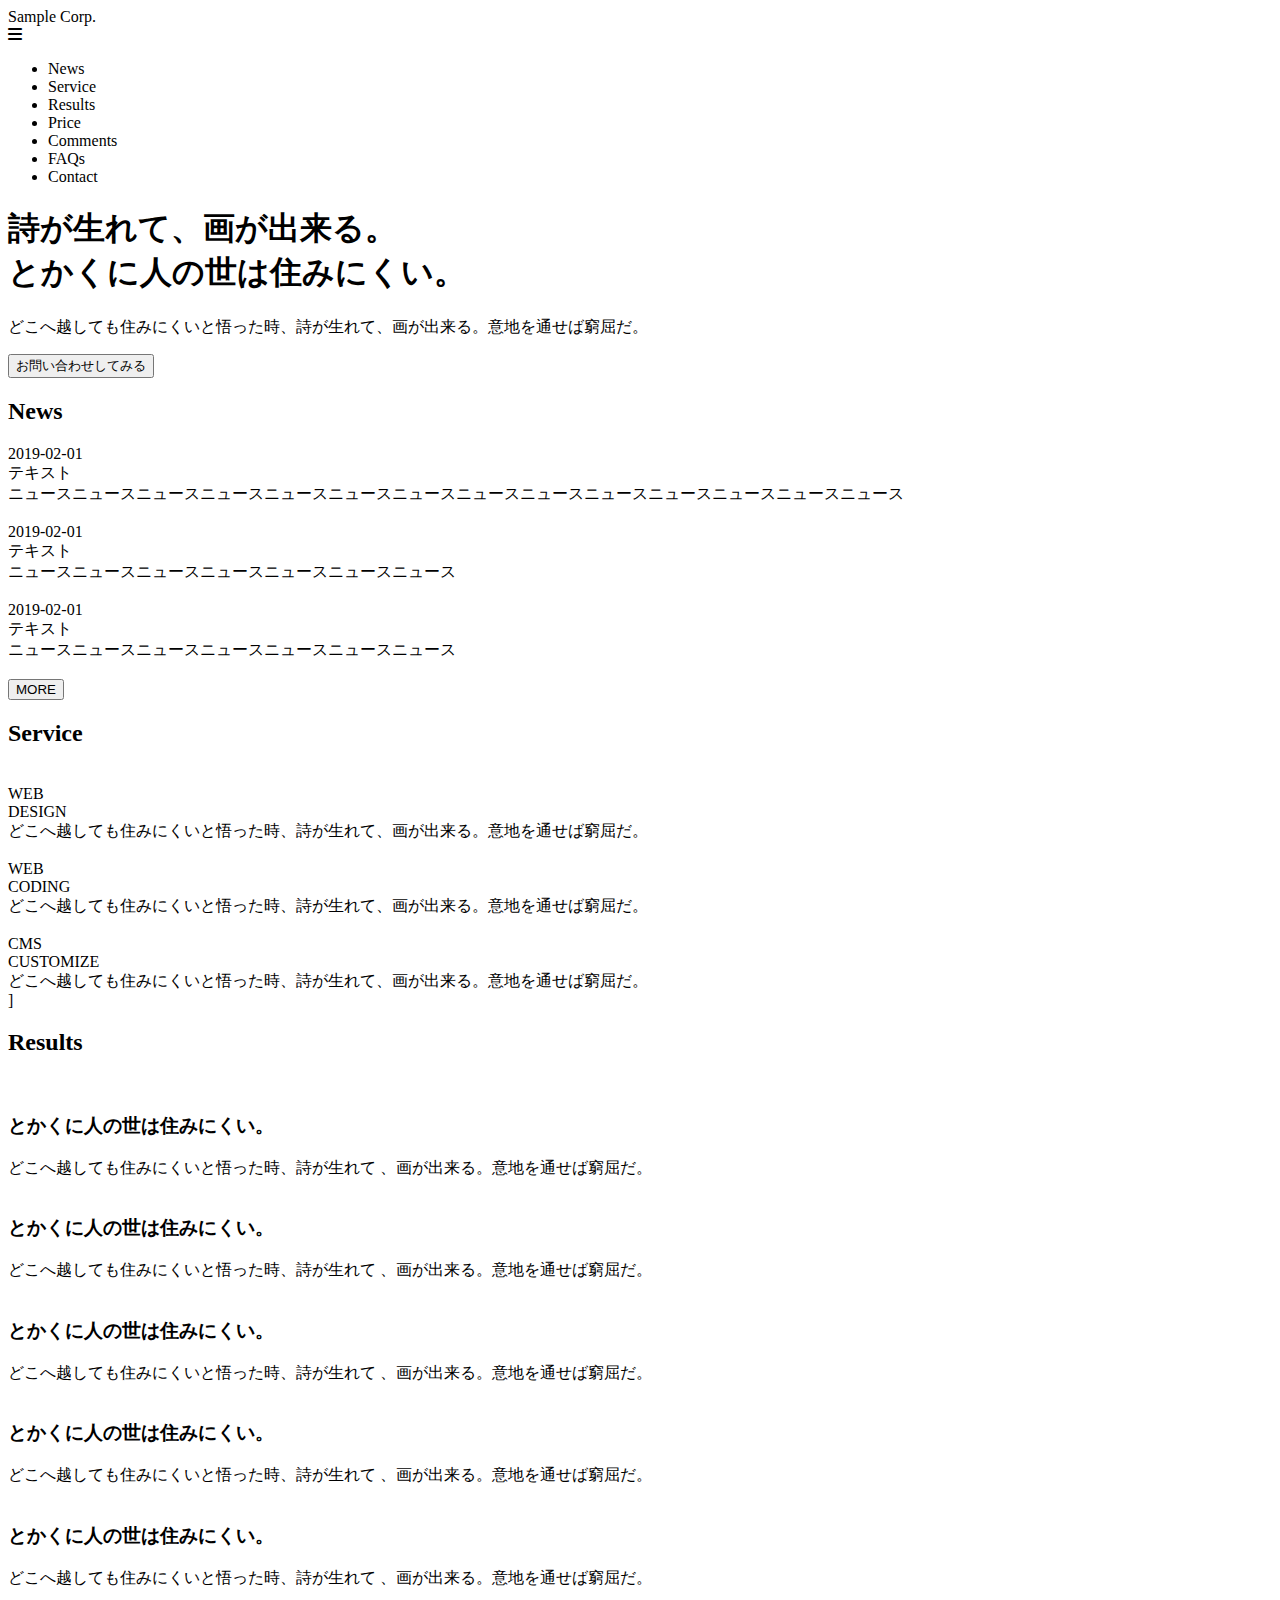
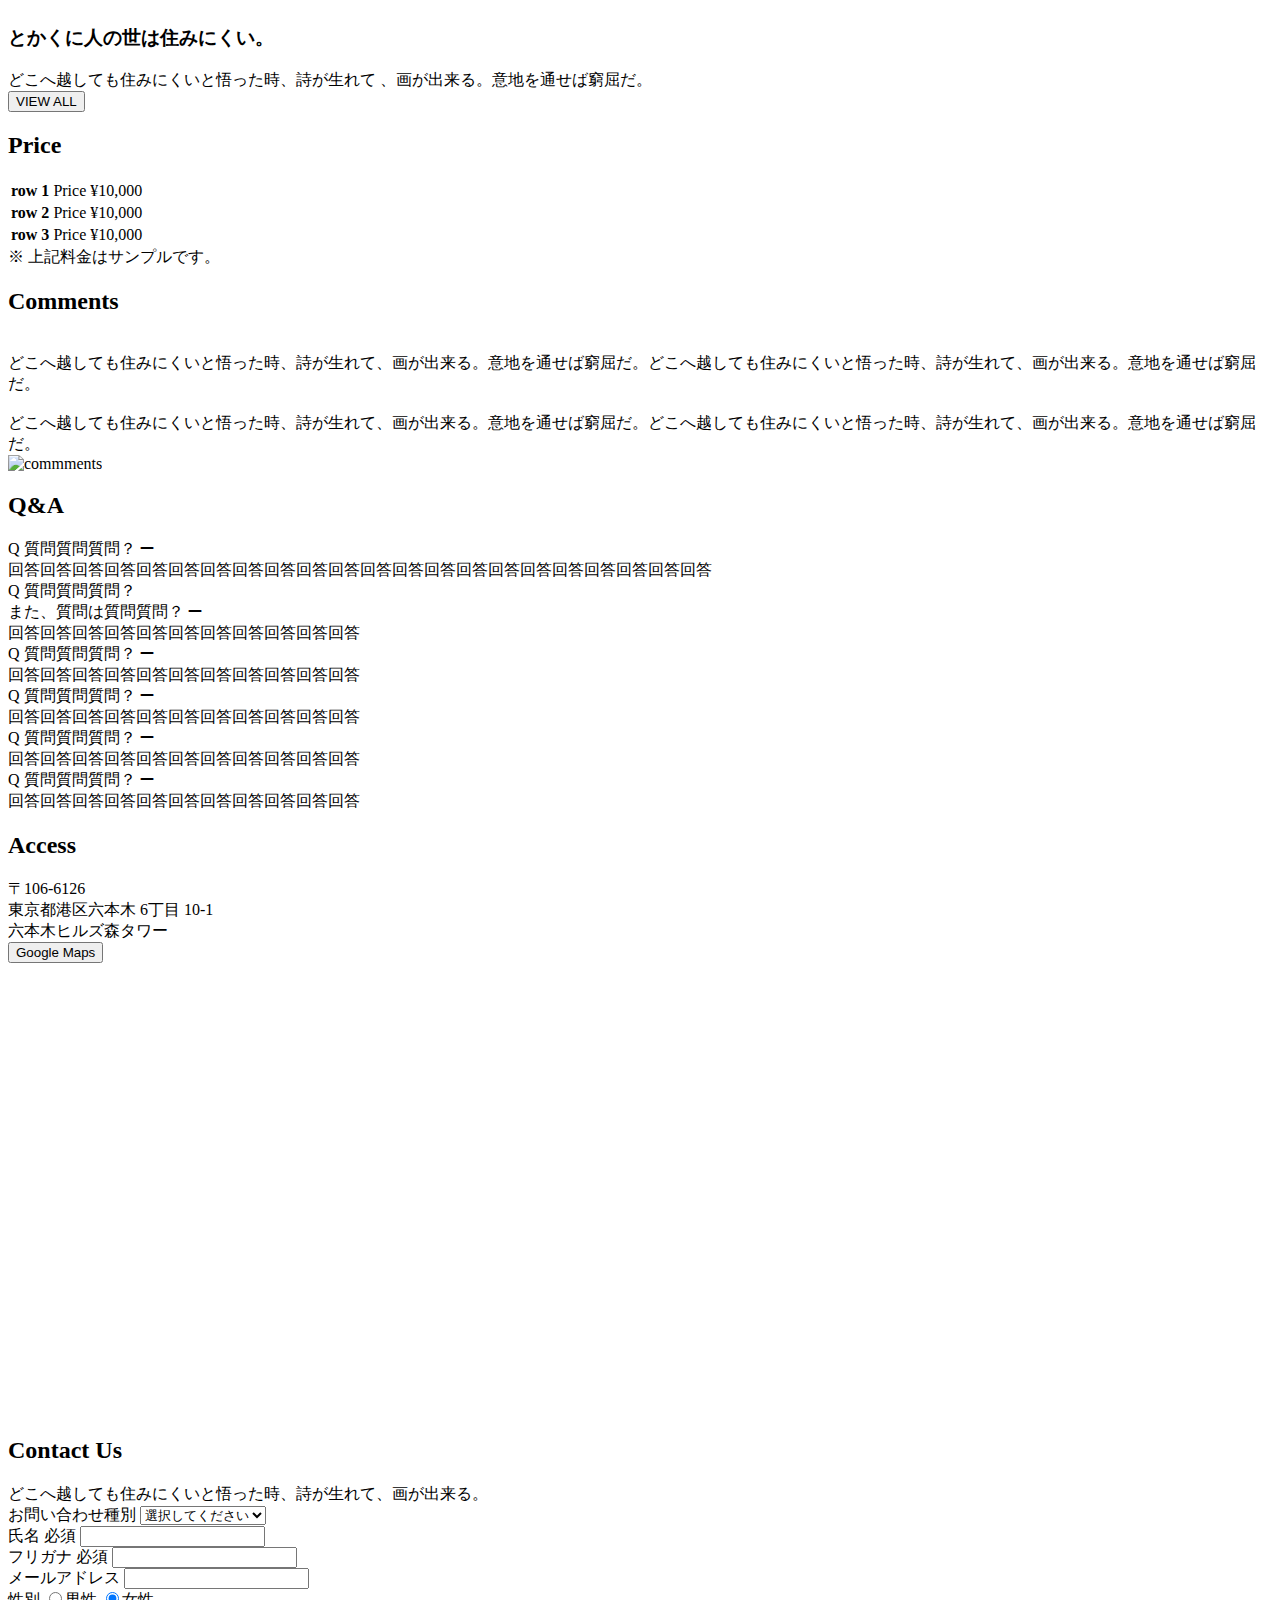
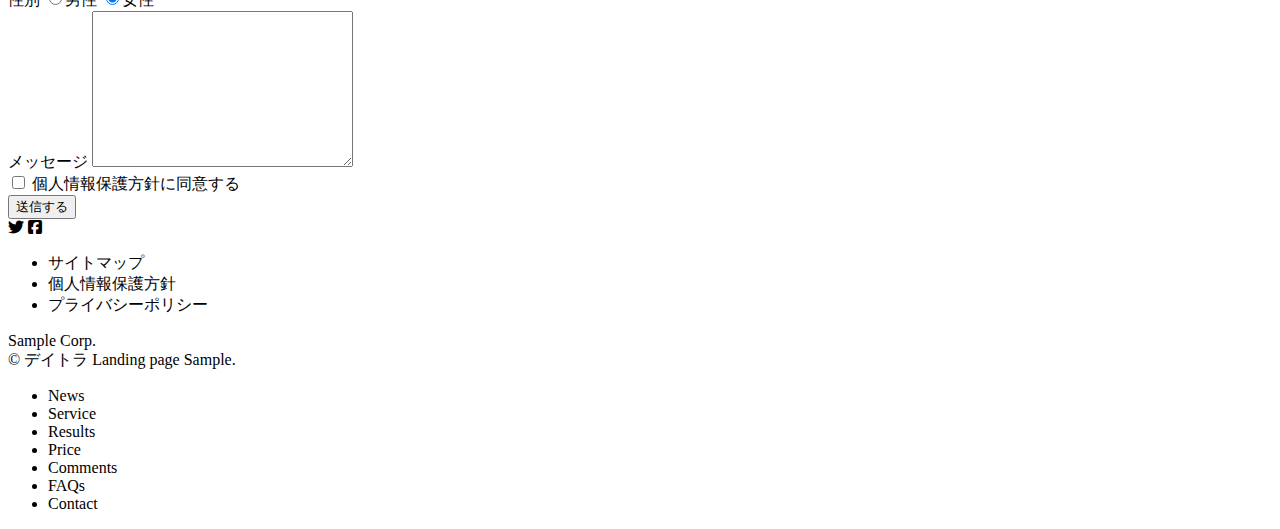
==== works/daily2/index.html @ dddc49ca "デイトラフォルダ2を作成" ====
<!DOCTYPE html>
<html lang="en">
<head>
    <meta charset="UTF-8">
    <meta http-equiv="X-UA-Compatible" content="IE=edge">
    <meta name="viewport" content="width=device-width, initial-scale=1.0">
    <link rel="stylesheet" href="css/reset.css">

    <link
    rel="stylesheet"
    href="css/swiper.css"
    />
    <link rel="stylesheet" href="https://cdnjs.cloudflare.com/ajax/libs/font-awesome/6.1.1/css/all.min.css">
    <link rel="stylesheet" href="css/style.css">

    <script src="js/swiper.js"></script>
    <script src="js/jquery.js"></script>
    <script src="js/script.js"></script>
    <title>Document</title>
    
</head>
<body>
    <header>
        <div class="header-title">
            Sample Corp.
        </div>
        <div class="header-hamburger">
            <i class="fa-solid fa-bars"></i>
        </div>
        <ul class="header-menu">
            <li class="header-menu-item link-nav">News</li>
            <li class="header-menu-item link-nav">Service</li>
            <li class="header-menu-item link-nav">Results</li>
            <li class="header-menu-item link-nav">Price</li>
            <li class="header-menu-item link-nav">Comments</li>
            <li class="header-menu-item link-nav">FAQs</li>
            <li class="header-menu-item link-nav">Contact</li>
        </ul>
    </header>

    <section class="section-top">
        <div class="section-container">
            <div class="top-box">
                <h1 class="top-title">
                    詩が生れて、画が出来る。<br>
                    とかくに人の世は住みにくい。
                </h1>
                <p class="top-text">
                    どこへ越しても住みにくいと悟った時、詩が生れて、画が出来る。意地を通せば窮屈だ。
                </p>
                <div class="top-button-wrapper">
                    <button class="button-conversion">
                        お問い合わせしてみる
                    </button>
                </div>
            </div>
        </div>
    </section>

    <section class="section-news">
        <div class="section-container">
            <h2 class="section-title">News</h2>
            <div class="news-container">
                <div class="news-item">
                    <span class="news-item-wrapper">
                        <div class="news-item-date">2019-02-01</div>
                        <div class="news-item-tag">テキスト</div>
                        <div class="news-item-text">ニュースニュースニュースニュースニュースニュースニュースニュースニュースニュースニュースニュースニュースニュース</div>
                        <img class="news-item-arrow" src='./img/news-arrow.svg' alt="">
                    </span>
                </div>
                <div class="news-item">
                    <span class="news-item-wrapper">
                        <div class="news-item-date">2019-02-01</div>
                        <div class="news-item-tag">テキスト</div>
                        <div class="news-item-text">ニュースニュースニュースニュースニュースニュースニュース</div>
                        <img class="news-item-arrow" src='./img/news-arrow.svg' alt="">
                    </span>
                </div>
                <div class="news-item">
                    <span class="news-item-wrapper">
                        <div class="news-item-date">2019-02-01</div>
                        <div class="news-item-tag">テキスト</div>
                        <div class="news-item-text">ニュースニュースニュースニュースニュースニュースニュース</div>
                        <img class="news-item-arrow" src='./img/news-arrow.svg' alt="">
                    </span>
                </div>
            </div>
            <button class="button-normal button-white">
                MORE
            </button>
        </div>
    </section>

    <section class="section-service">
        <div class="section-container">
            <h2 class="section-title">Service</h2>
            <div class="service-container">

                <div class="service-item">
                    <div class="service-item-icon-wrapper">
                        <img class="service-item-icon" src='img/service1.svg' alt="">
                    </div>
                    <div class="service-item-title">
                        WEB <br/>
                        DESIGN
                    </div>
                    <div class="service-item-text">
                        どこへ越しても住みにくいと悟った時、詩が生れて、画が出来る。意地を通せば窮屈だ。
                    </div>
                </div>

                <div class="service-item">
                    <div class="service-item-icon-wrapper">
                        <img class="service-item-icon" src='img/service2.svg' alt="">
                    </div>
                    <div class="service-item-title">
                        WEB <br/>
                        CODING
                    </div>
                    <div class="service-item-text">
                        どこへ越しても住みにくいと悟った時、詩が生れて、画が出来る。意地を通せば窮屈だ。
                    </div>
                </div>
                
                <div class="service-item">
                    <div class="service-item-icon-wrapper">
                        <img class="service-item-icon" src='img/service3.svg' alt="">
                    </div>
                    <div class="service-item-title">
                        CMS <br/>
                        CUSTOMIZE
                    </div>
                    <div class="service-item-text">
                        どこへ越しても住みにくいと悟った時、詩が生れて、画が出来る。意地を通せば窮屈だ。
                    </div>
                </div>

            </div>
        </div>
    </section>

    <section class="section-results">
        <div class="section-container">]
            <h2 class="section-title">Results</h2>
            
            <div class="swiper">
                <!-- Additional required wrapper -->
                <div class="swiper-wrapper">
                    <!-- Slides -->
                    <div class="swiper-slide">
                        <img src="img/slide1.png" alt="">
                        <div class="slide-item-box">
                            <h3 class="slide-item-title">とかくに人の世は住みにくい。</h3>
                            <div class="slide-item-text">どこへ越しても住みにくいと悟った時、詩が生れて 、画が出来る。意地を通せば窮屈だ。</div>
                        </div>
                    </div>

                    <div class="swiper-slide">
                        <img src="img/slide1.png" alt="">
                        <div class="slide-item-box">
                            <h3 class="slide-item-title">とかくに人の世は住みにくい。</h3>
                            <div class="slide-item-text">どこへ越しても住みにくいと悟った時、詩が生れて 、画が出来る。意地を通せば窮屈だ。</div>
                        </div>
                    </div>
                    
                    <div class="swiper-slide">
                        <img src="img/slide1.png" alt="">
                        <div class="slide-item-box">
                            <h3 class="slide-item-title">とかくに人の世は住みにくい。</h3>
                            <div class="slide-item-text">どこへ越しても住みにくいと悟った時、詩が生れて 、画が出来る。意地を通せば窮屈だ。</div>
                        </div>
                    </div>

                    <div class="swiper-slide">
                        <img src="img/slide1.png" alt="">
                        <div class="slide-item-box">
                            <h3 class="slide-item-title">とかくに人の世は住みにくい。</h3>
                            <div class="slide-item-text">どこへ越しても住みにくいと悟った時、詩が生れて 、画が出来る。意地を通せば窮屈だ。</div>
                        </div>
                    </div>

                    <div class="swiper-slide">
                        <img src="img/slide1.png" alt="">
                        <div class="slide-item-box">
                            <h3 class="slide-item-title">とかくに人の世は住みにくい。</h3>
                            <div class="slide-item-text">どこへ越しても住みにくいと悟った時、詩が生れて 、画が出来る。意地を通せば窮屈だ。</div>
                        </div>
                    </div>

                    <div class="swiper-slide">
                        <img src="img/slide1.png" alt="">
                        <div class="slide-item-box">
                            <h3 class="slide-item-title">とかくに人の世は住みにくい。</h3>
                            <div class="slide-item-text">どこへ越しても住みにくいと悟った時、詩が生れて 、画が出来る。意地を通せば窮屈だ。</div>
                        </div>
                    </div>
                </div>

                <!-- If we need pagination -->
                <div class="swiper-pagination"></div>
            </div>


            <button class="button-normal button-black">
                VIEW ALL
            </button>
        </div>
    </section>

    <section class="section-price">
        <h2 class="section-title">Price</h2>
        <table class="price-table">
            <tr>
                <th>row 1</th>
                <td>Price ¥10,000</td>
            </tr>
            <tr>
                <th>row 2</th>
                <td>Price ¥10,000</td>
            </tr>
            <tr>
                <th>row 3</th>
                <td>Price ¥10,000</td>
            </tr>
        </table>
        <div class="price-note">※ 上記料金はサンプルです。</div>
    </section>

    <section class="section-comments">
        <div class="section-container">
            <div class="comments-box">
                <h2 class="section-title">Comments</h2>
                <div class="comments-container">
                    <div class="comments-item">
                        <img class="comments-item-icon" src="img/comments1.png" alt="">
                        <div class="comments-item-text">
                            どこへ越しても住みにくいと悟った時、詩が生れて、画が出来る。意地を通せば窮屈だ。どこへ越しても住みにくいと悟った時、詩が生れて、画が出来る。意地を通せば窮屈だ。
                        </div>
                    </div>
                    <div class="comments-item">
                        <img class="comments-item-icon" src="img/comments2.png" alt="">
                        <div class="comments-item-text">
                            どこへ越しても住みにくいと悟った時、詩が生れて、画が出来る。意地を通せば窮屈だ。どこへ越しても住みにくいと悟った時、詩が生れて、画が出来る。意地を通せば窮屈だ。
                        </div>
                    </div>
                </div>
            </div>
            <img class="comments-image" src="img/comments3.png" alt="commments">
        </div>
    </section>

    <section class="section-qa">
        <div class="section-container">
            <h2 class="section-title">Q&A</h2>
            <div class="qa-container">                        
                <div class="qa-item qa-open">
                    <div class="qa-item-question">
                        <span class="qa-item-q">Q</span>
                        <span class="qa-item-question-text">
                            質問質問質問？
                        </span>
                        <i class="qa-item-draw fa-solid fa-minus"></i>
                    </div>
                    <div class="qa-item-answer">
                        回答回答回答回答回答回答回答回答回答回答回答回答回答回答回答回答回答回答回答回答回答回答
                    </div>
                </div>
                <div class="qa-item qa-open">
                    <div class="qa-item-question">
                        <span class="qa-item-q">Q</span>
                        <span class="qa-item-question-text">
                            質問質問質問？<br/>
                            また、質問は質問質問？
                        </span>
                        <i class="qa-item-draw fa-solid fa-minus"></i>
                    </div>
                    <div class="qa-item-answer">
                        回答回答回答回答回答回答回答回答回答回答回答
                    </div>
                </div>
                <div class="qa-item qa-close">
                    <div class="qa-item-question">
                        <span class="qa-item-q">Q</span>
                        <span class="qa-item-question-text">
                            質問質問質問？
                        </span>
                        <i class="qa-item-draw fa-solid fa-minus"></i>
                    </div>
                    <div class="qa-item-answer">
                        回答回答回答回答回答回答回答回答回答回答回答
                    </div>
                </div>
                <div class="qa-item qa-close">
                    <div class="qa-item-question">
                        <span class="qa-item-q">Q</span>
                        <span class="qa-item-question-text">
                            質問質問質問？
                        </span>
                        <i class="qa-item-draw fa-solid fa-minus"></i>
                    </div>
                    <div class="qa-item-answer">
                        回答回答回答回答回答回答回答回答回答回答回答
                    </div>
                </div>
                <div class="qa-item qa-close">
                    <div class="qa-item-question">
                        <span class="qa-item-q">Q</span>
                        <span class="qa-item-question-text">
                            質問質問質問？
                        </span>
                        <i class="qa-item-draw fa-solid fa-minus"></i>
                    </div>
                    <div class="qa-item-answer">
                        回答回答回答回答回答回答回答回答回答回答回答
                    </div>
                </div>
                <div class="qa-item qa-close">
                    <div class="qa-item-question">
                        <span class="qa-item-q">Q</span>
                        <span class="qa-item-question-text">
                            質問質問質問？
                        </span>
                        <i class="qa-item-draw fa-solid fa-minus"></i>
                    </div>
                    <div class="qa-item-answer">
                        回答回答回答回答回答回答回答回答回答回答回答
                    </div>
                </div>
            </div>
        </div>
    </section>

    <section class="section-access">
        <div class="section-container ">
            <div class="access-left">
                <h2 class="section-title">Access</h2>
                <div class="access-text">
                    〒106-6126<br/>
                    東京都港区六本木 6丁目 10-1<br/>
                    六本木ヒルズ森タワー
                </div>
                <button class="button-normal button-black">
                    Google Maps
                </button>
            </div>
            <div class="access-right">
                <iframe src="https://www.google.com/maps/embed?pb=!1m14!1m8!1m3!1d25934.443966069648!2d139.6702617!3d35.6571635!3m2!1i1024!2i768!4f13.1!3m3!1m2!1s0x60188b5334b810a5%3A0xf3ad7394ee54630d!2z44Kw44O844Kw44Or5ZCI5ZCM5Lya56S-!5e0!3m2!1sja!2sjp!4v1653988988898!5m2!1sja!2sjp" width="600" height="450" style="border:0;" 
                allowfullscreen="" loading="lazy" referrerpolicy="no-referrer-when-downgrade"
                width="100%" height="520" >
                </iframe>
            </div>
        </div>
    </section>

    <section class="section-contact">
        <div class="section-container">
            <div class="form-title-box">
                <h2 class="section-title">Contact Us</h2>
                <div>
                    どこへ越しても住みにくいと悟った時、詩が生れて、画が出来る。
                </div>
            </div>
            <form class="contact-form" action="">
                <div class="form-item">
                    <label for="" class="form-item-label">お問い合わせ種別</label>
                    <select class="form-item-input-select" name="" id="">
                        <option value="" disabled selected style="display:none;">選択してください</option>
                        <option value="">種別1</option>
                        <option value="">種別2</option>
                    </select>
                </div>
                <div class="form-item">
                    <label for="" class="form-item-label">
                        氏名
                        <span class="form-mandatory">必須</span>
                    </label>
                    <span class="form-item-input-wrap" ><input type="text" class="form-item-input" name="" id=""></span>
                </div>
                <div class="form-item">
                    <label for="" class="form-item-label">
                        フリガナ
                        <span class="form-mandatory">必須</span>
                    </label>
                    <span class="form-item-input-wrap" ><input type="text" class="form-item-input" name="" id=""></span>
                </div>
                <div class="form-item">
                    <label for="" class="form-item-label">メールアドレス</label>
                    <span class="form-item-input-wrap" ><input type="text" class="form-item-input" name="" id=""></span>
                </div>
                <div class="form-item-radio">
                    <label for="" class="form-item-label">性別</label>
                    <input type="radio" name="example" value="サンプル">男性
                    <input type="radio" name="example" value="サンプル" checked>女性
                </div>
                <div class="form-item-message">
                    <label for="" class="form-item-label">メッセージ</label>
                    <textarea class="form-item-textarea" cols="30" rows="10"></textarea>
                </div>
                <div class="form-privacy">
                    <input type="checkbox" name="" id="">
                    <label for="" class="form-privacy-label">
                        個人情報保護方針に同意する
                    </label>
                </div>
                <input class="button-conversion" type="submit" value="送信する">
            </form>
        </div>
    </section>

    <footer>
        <div class="footer-container clearfix">
            <div class="footer-left">
                <div class="footer-icons-container">
                    <i class="fa-brands fa-twitter"></i>
                    <i class="fa-brands fa-facebook-square"></i>
                </div>
                <ul class="footer-list">
                    <li class="footer-list-item">サイトマップ</li>
                    <li class="footer-list-item">個人情報保護方針</li>
                    <li class="footer-list-item">プライバシーポリシー</li>
                </ul>
            </div>
            <div class="footer-right">
                <div class="footer-title">
                    Sample Corp.
                </div>
                <div class="footer-copyright">
                    © デイトラ Landing page Sample.
                </div>
            </div>
        </div>
    </footer>

    <!-- モーダル -->
    <ul class="modal-menu">
        <li class="header-menu-item link-nav">News</li>
        <li class="header-menu-item link-nav">Service</li>
        <li class="header-menu-item link-nav">Results</li>
        <li class="header-menu-item link-nav">Price</li>
        <li class="header-menu-item link-nav">Comments</li>
        <li class="header-menu-item link-nav">FAQs</li>
        <li class="header-menu-item link-nav">Contact</li>
    </ul>

    
</body>
</html>
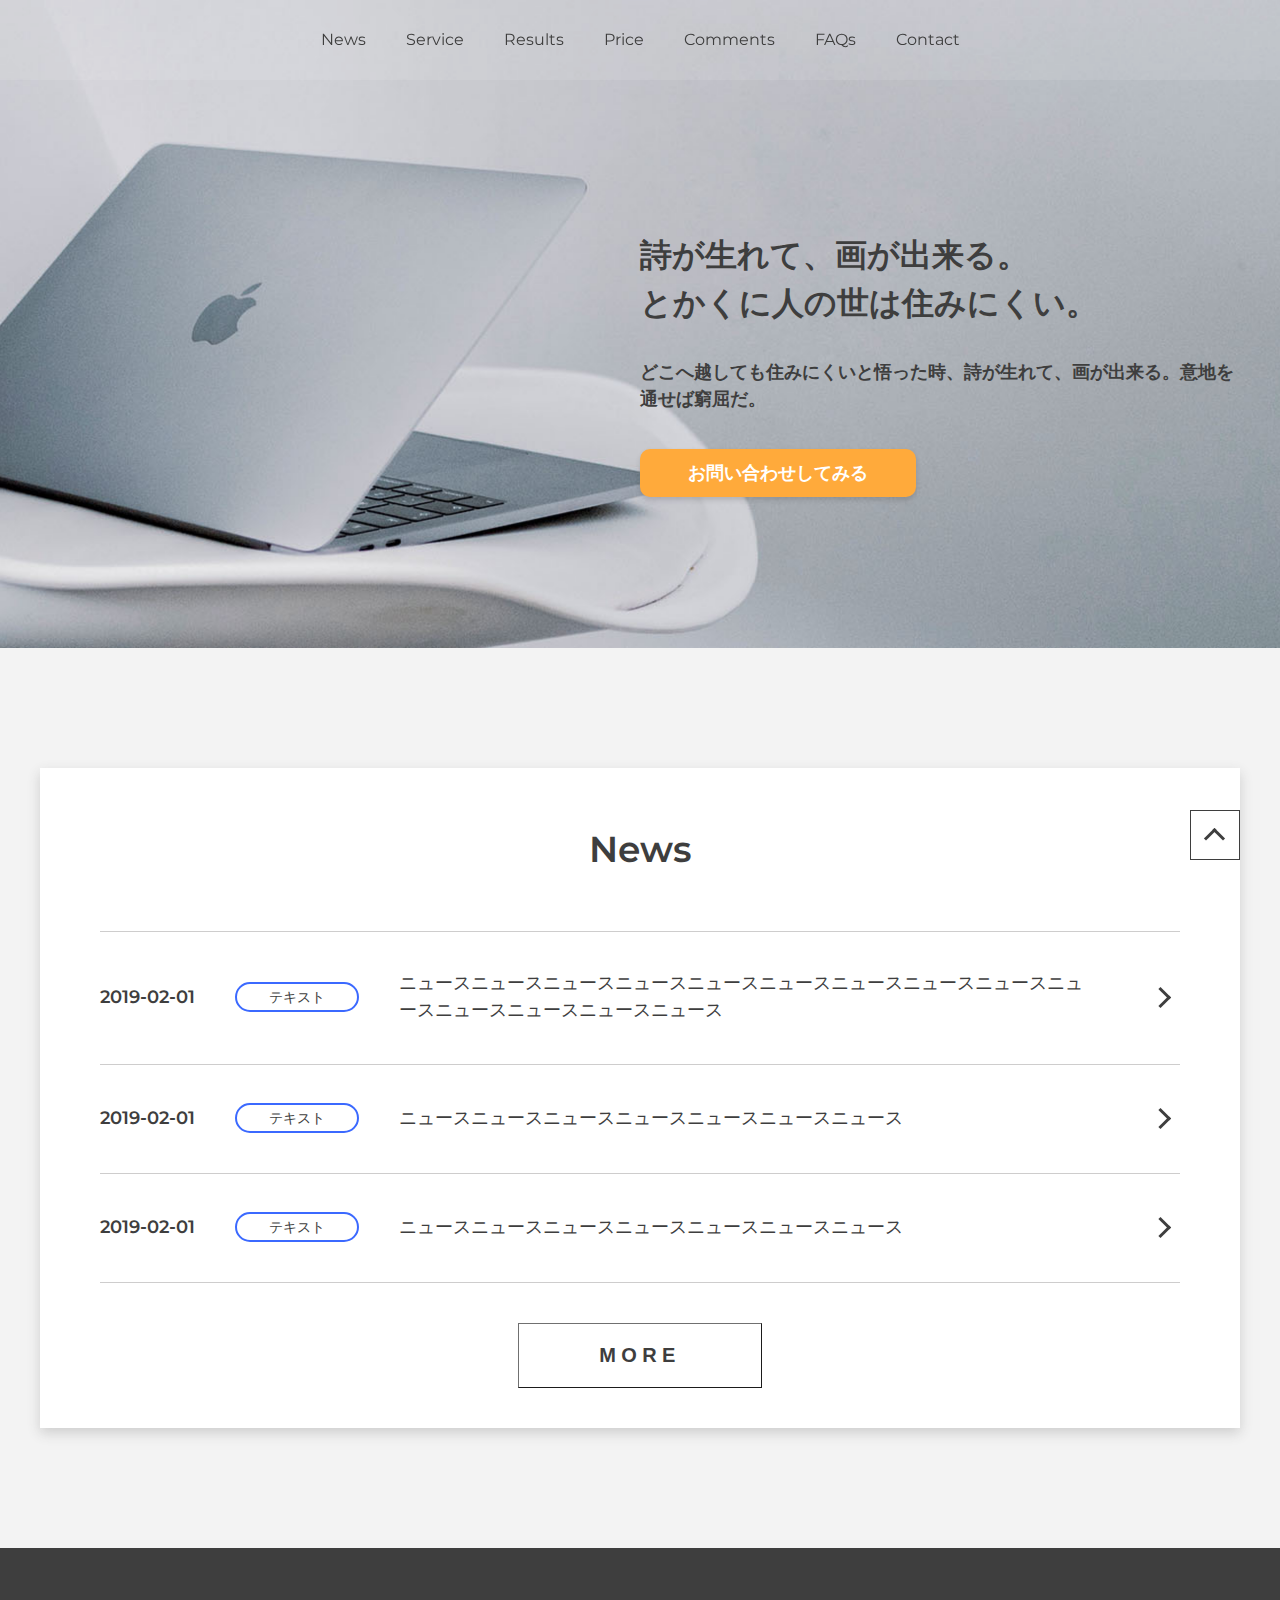
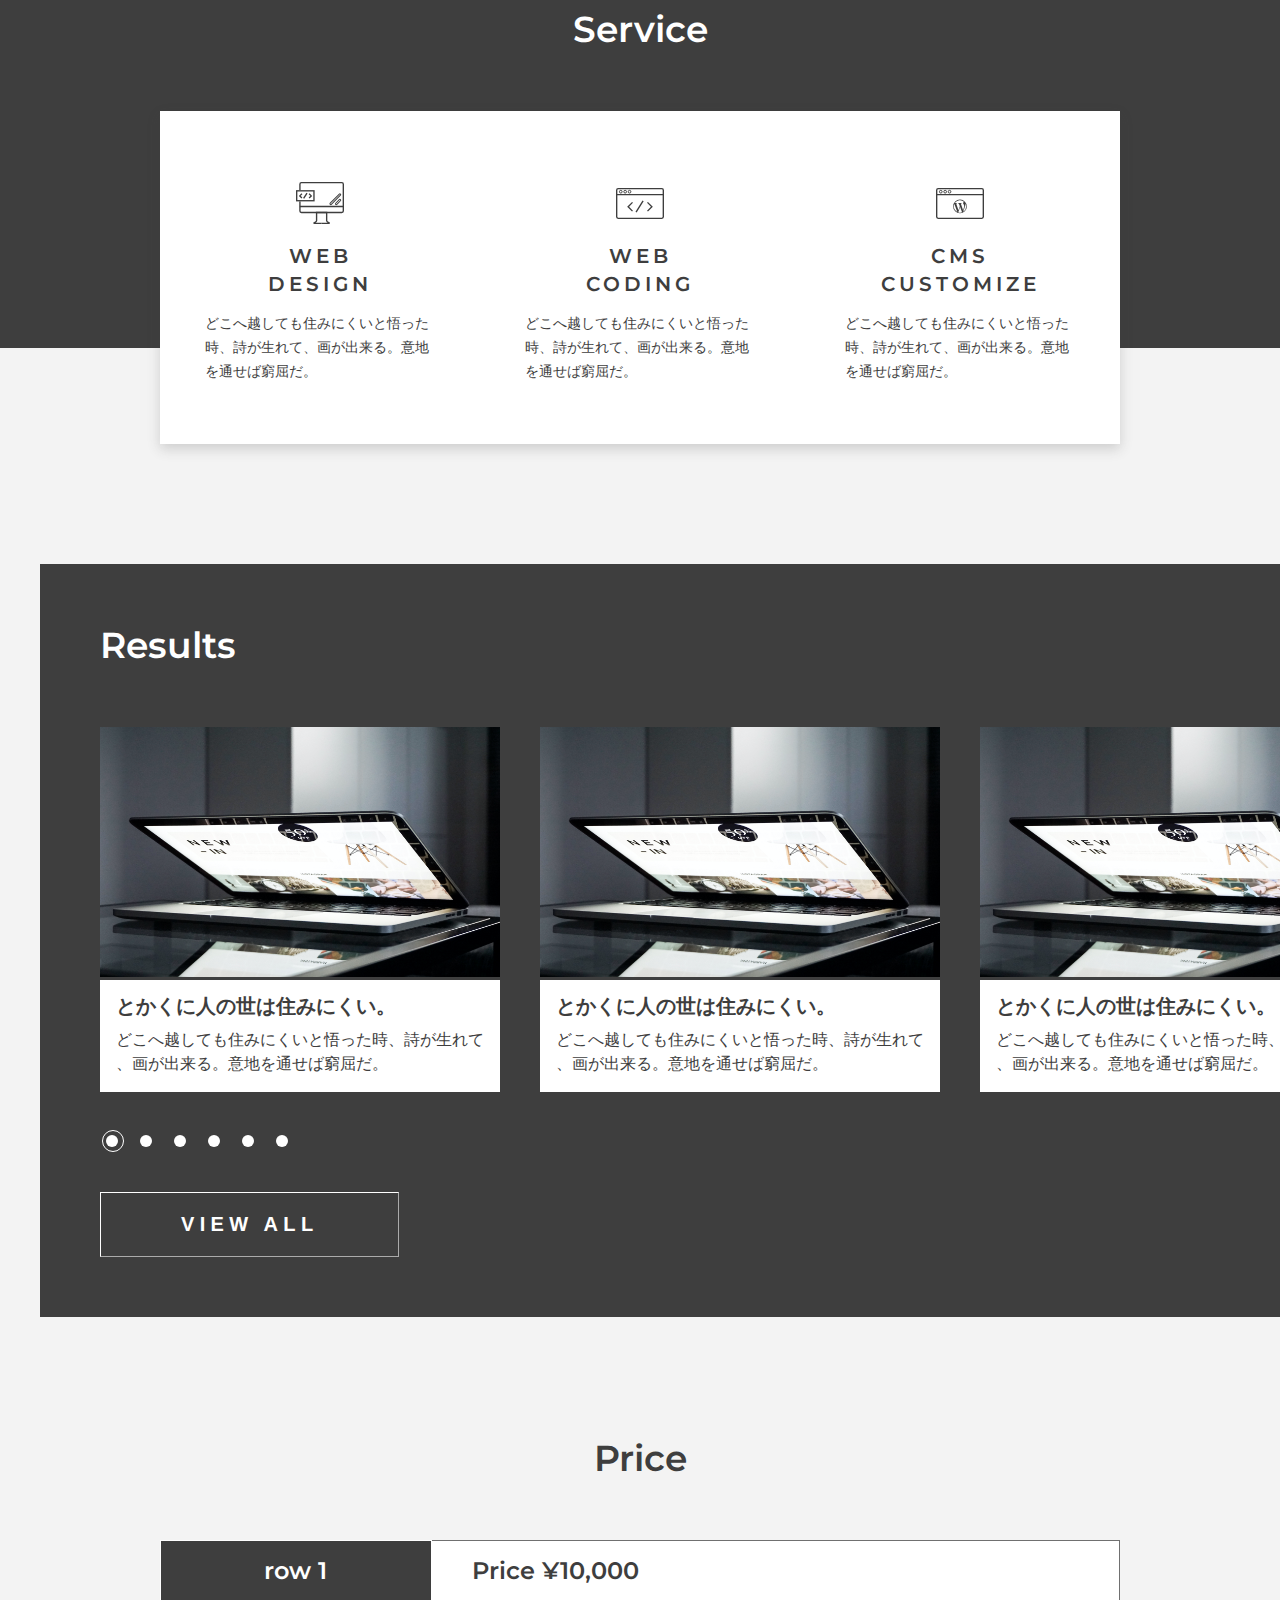
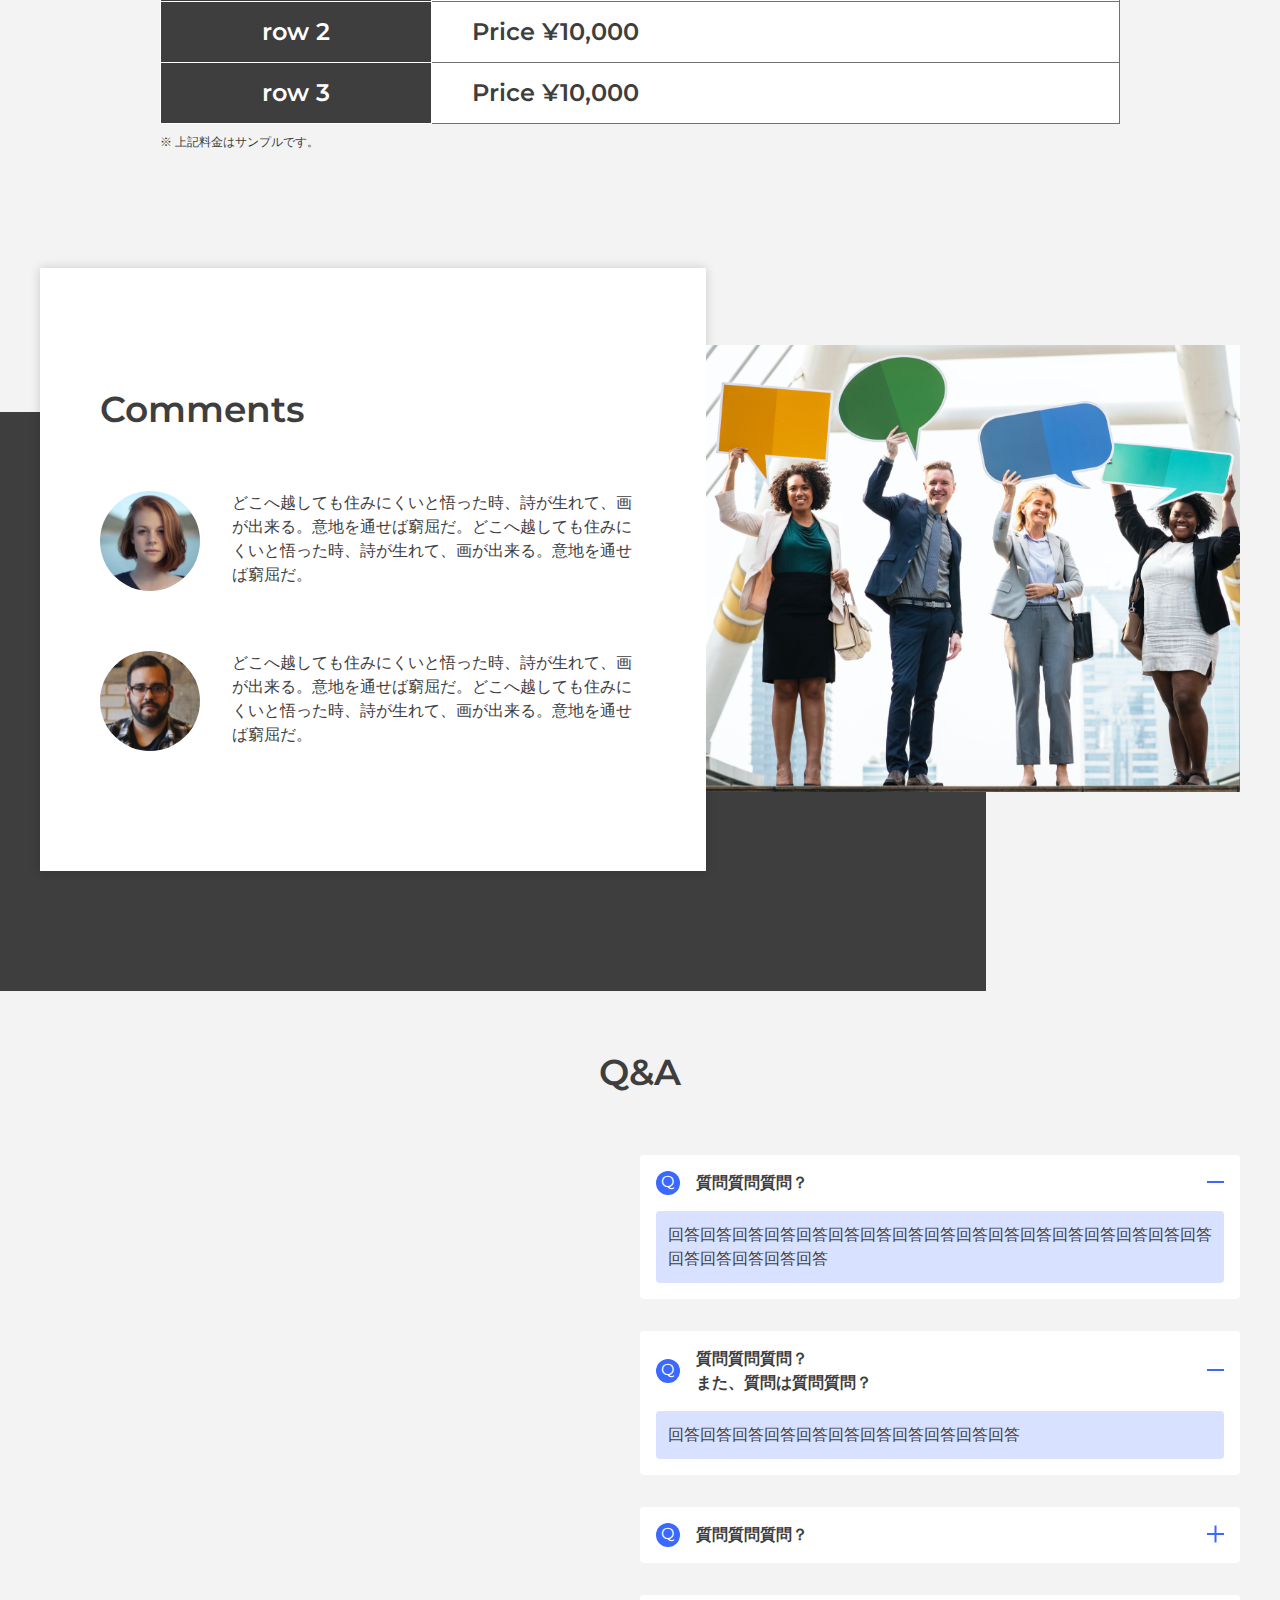
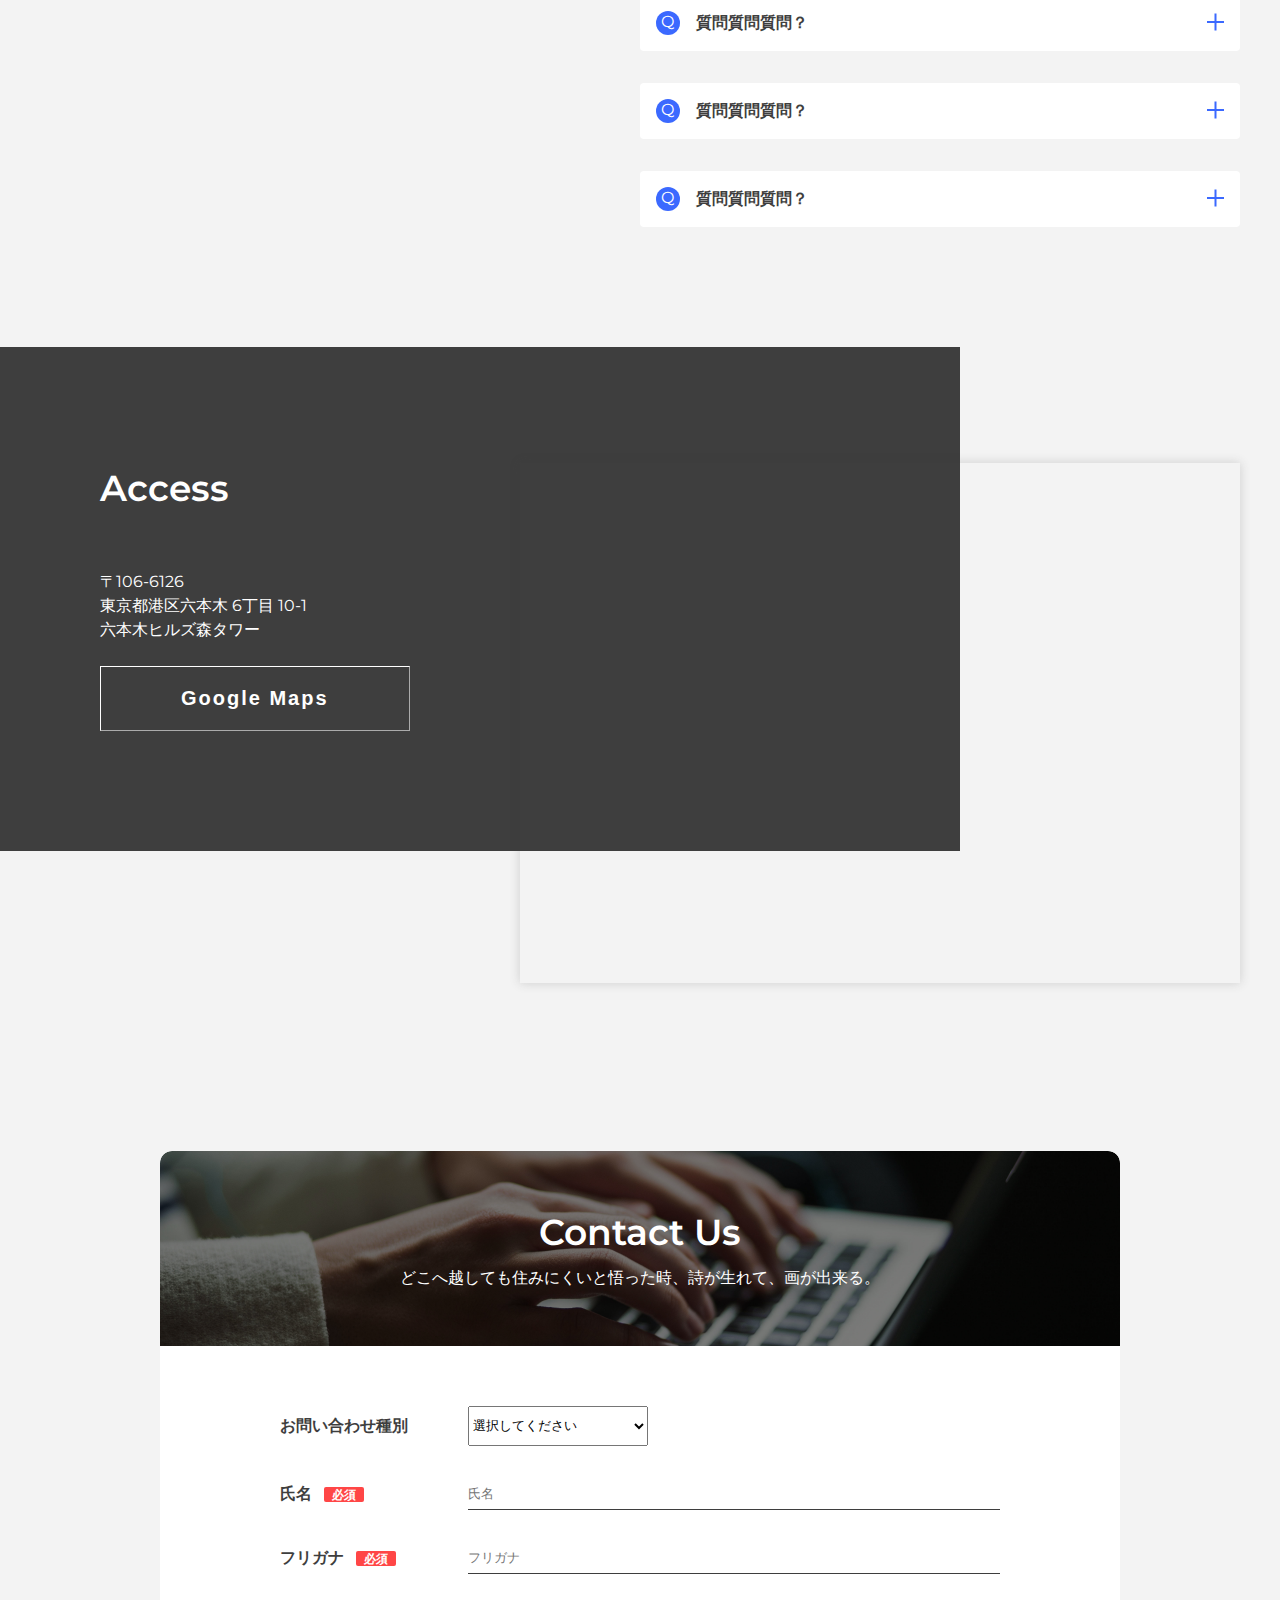
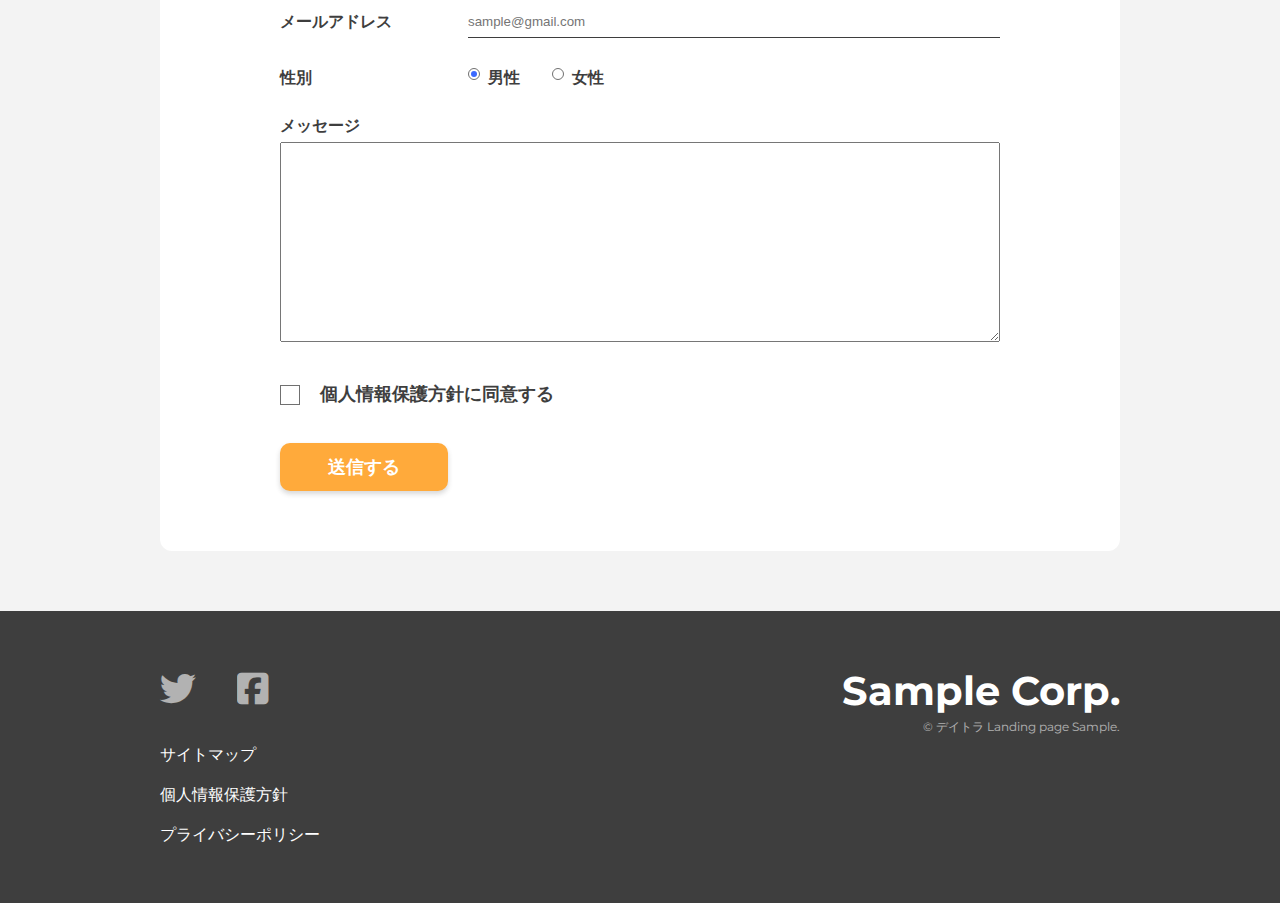
==== commit 2a9449a1: "HTMLの更新" ====
--- a/works/daily2/index.html
+++ b/works/daily2/index.html
@@ -10,7 +10,7 @@
     rel="stylesheet"
     href="css/swiper.css"
     />
-    <link rel="stylesheet" href="https://cdnjs.cloudflare.com/ajax/libs/font-awesome/6.1.1/css/all.min.css">
+    <link rel="stylesheet" href="https://cdnjs.cloudflare.com/ajax/libs/font-awesome/6.1.2/css/all.min.css">
     <link rel="stylesheet" href="css/style.css">
 
     <script src="js/swiper.js"></script>
@@ -19,430 +19,448 @@
     <title>Document</title>
     
 </head>
-<body>
-    <header>
-        <div class="header-title">
-            Sample Corp.
+    <body>
+
+        <header>
+            <ul class="header-menu">
+                <li><a href="#link-news">News</a></li>
+                <li><a href="#link-service">Service</a></li>
+                <li><a href="#link-results">Results</a></li>
+                <li><a href="#link-price">Price</a></li>
+                <li><a href="#link-comments">Comments</a></li>
+                <li><a href="#link-faqs">FAQs</a></li>
+                <li><a href="#link-contact">Contact</a></li>
+            </ul>
+            <div class="header-sp" >
+                <div class="header-logo" >
+                    Sample Corp.
+                </div>
+                <div class="header-bars" >
+                    <i class="fa-solid fa-bars"></i>
+                </div>
+            </div>
+        </header>
+
+        <a class="to-top" href="#" >
+            <div></div>
+        </a>
+
+        <div class="modal close">
+            <div class="modal-cancel" ></div>
+            <div class="modal-menu-wrapper">
+                <ul class="modal-menu">
+                    <li><a href="#link-news">News</a></li>
+                    <li><a href="#link-service">Service</a></li>
+                    <li><a href="#link-results">Results</a></li>
+                    <li><a href="#link-price">Price</a></li>
+                    <li><a href="#link-comments">Comments</a></li>
+                    <li><a href="#link-faqs">FAQs</a></li>
+                    <li><a href="#link-contact">Contact</a></li>
+                </ul>
+            </div>
         </div>
-        <div class="header-hamburger">
-            <i class="fa-solid fa-bars"></i>
-        </div>
-        <ul class="header-menu">
-            <li class="header-menu-item link-nav">News</li>
-            <li class="header-menu-item link-nav">Service</li>
-            <li class="header-menu-item link-nav">Results</li>
-            <li class="header-menu-item link-nav">Price</li>
-            <li class="header-menu-item link-nav">Comments</li>
-            <li class="header-menu-item link-nav">FAQs</li>
-            <li class="header-menu-item link-nav">Contact</li>
-        </ul>
-    </header>
-
-    <section class="section-top">
-        <div class="section-container">
-            <div class="top-box">
-                <h1 class="top-title">
-                    詩が生れて、画が出来る。<br>
-                    とかくに人の世は住みにくい。
-                </h1>
-                <p class="top-text">
-                    どこへ越しても住みにくいと悟った時、詩が生れて、画が出来る。意地を通せば窮屈だ。
-                </p>
-                <div class="top-button-wrapper">
-                    <button class="button-conversion">
-                        お問い合わせしてみる
-                    </button>
-                </div>
-            </div>
-        </div>
-    </section>
-
-    <section class="section-news">
-        <div class="section-container">
-            <h2 class="section-title">News</h2>
-            <div class="news-container">
-                <div class="news-item">
-                    <span class="news-item-wrapper">
+
+        <section id="link-top" class="section-top">
+            <div class="section-container">
+
+                <div class="top-box">
+                    <div class="top-title">
+                        詩が生れて、画が出来る。<br>
+                        とかくに人の世は住みにくい。
+                    </div>
+                    <div class="top-text">
+                        どこへ越しても住みにくいと悟った時、詩が生れて、画が出来る。意地を通せば窮屈だ。
+                    </div>
+                    <div class="top-button-wrapper">
+                        <button class="button-conversion">
+                            お問い合わせしてみる
+                        </button>
+                    </div>
+                </div>
+
+            </div>
+        </section>
+
+        <section class="section-news">
+            <div class="section-container">
+                <h2 id="link-news">News</h2>
+                <div  class="news-container">
+                    <a class="news-item">
+                        <!-- afterで矢印つける -->
                         <div class="news-item-date">2019-02-01</div>
                         <div class="news-item-tag">テキスト</div>
-                        <div class="news-item-text">ニュースニュースニュースニュースニュースニュースニュースニュースニュースニュースニュースニュースニュースニュース</div>
-                        <img class="news-item-arrow" src='./img/news-arrow.svg' alt="">
-                    </span>
-                </div>
-                <div class="news-item">
-                    <span class="news-item-wrapper">
+                        <div class="news-item-dummy"></div>
+                        <div class="news-item-text">
+                            ニュースニュースニュースニュースニュースニュースニュースニュースニュースニュースニュースニュースニュースニュース
+                        </div>
+                    </a>
+                    <a class="news-item">
                         <div class="news-item-date">2019-02-01</div>
                         <div class="news-item-tag">テキスト</div>
-                        <div class="news-item-text">ニュースニュースニュースニュースニュースニュースニュース</div>
-                        <img class="news-item-arrow" src='./img/news-arrow.svg' alt="">
-                    </span>
-                </div>
-                <div class="news-item">
-                    <span class="news-item-wrapper">
+                        <div class="news-item-dummy"></div>
+                        <div class="news-item-text">
+                            ニュースニュースニュースニュースニュースニュースニュース
+                        </div>
+                    </a>
+                    <a class="news-item">
                         <div class="news-item-date">2019-02-01</div>
                         <div class="news-item-tag">テキスト</div>
-                        <div class="news-item-text">ニュースニュースニュースニュースニュースニュースニュース</div>
-                        <img class="news-item-arrow" src='./img/news-arrow.svg' alt="">
-                    </span>
-                </div>
-            </div>
-            <button class="button-normal button-white">
-                MORE
-            </button>
-        </div>
-    </section>
-
-    <section class="section-service">
-        <div class="section-container">
-            <h2 class="section-title">Service</h2>
-            <div class="service-container">
-
-                <div class="service-item">
-                    <div class="service-item-icon-wrapper">
-                        <img class="service-item-icon" src='img/service1.svg' alt="">
-                    </div>
-                    <div class="service-item-title">
-                        WEB <br/>
-                        DESIGN
-                    </div>
-                    <div class="service-item-text">
-                        どこへ越しても住みにくいと悟った時、詩が生れて、画が出来る。意地を通せば窮屈だ。
-                    </div>
-                </div>
-
-                <div class="service-item">
-                    <div class="service-item-icon-wrapper">
-                        <img class="service-item-icon" src='img/service2.svg' alt="">
-                    </div>
-                    <div class="service-item-title">
-                        WEB <br/>
-                        CODING
-                    </div>
-                    <div class="service-item-text">
-                        どこへ越しても住みにくいと悟った時、詩が生れて、画が出来る。意地を通せば窮屈だ。
-                    </div>
-                </div>
-                
-                <div class="service-item">
-                    <div class="service-item-icon-wrapper">
-                        <img class="service-item-icon" src='img/service3.svg' alt="">
-                    </div>
-                    <div class="service-item-title">
-                        CMS <br/>
-                        CUSTOMIZE
-                    </div>
-                    <div class="service-item-text">
-                        どこへ越しても住みにくいと悟った時、詩が生れて、画が出来る。意地を通せば窮屈だ。
-                    </div>
-                </div>
-
-            </div>
-        </div>
-    </section>
-
-    <section class="section-results">
-        <div class="section-container">]
-            <h2 class="section-title">Results</h2>
-            
-            <div class="swiper">
-                <!-- Additional required wrapper -->
-                <div class="swiper-wrapper">
-                    <!-- Slides -->
-                    <div class="swiper-slide">
-                        <img src="img/slide1.png" alt="">
-                        <div class="slide-item-box">
-                            <h3 class="slide-item-title">とかくに人の世は住みにくい。</h3>
-                            <div class="slide-item-text">どこへ越しても住みにくいと悟った時、詩が生れて 、画が出来る。意地を通せば窮屈だ。</div>
-                        </div>
-                    </div>
-
-                    <div class="swiper-slide">
-                        <img src="img/slide1.png" alt="">
-                        <div class="slide-item-box">
-                            <h3 class="slide-item-title">とかくに人の世は住みにくい。</h3>
-                            <div class="slide-item-text">どこへ越しても住みにくいと悟った時、詩が生れて 、画が出来る。意地を通せば窮屈だ。</div>
+                        <div class="news-item-dummy"></div>
+                        <div class="news-item-text">
+                            ニュースニュースニュースニュースニュースニュースニュース
+                        </div>
+                    </a>
+                </div>
+                <div class="news-button-wrapper">
+                    <button class="button-normal white">MORE</button>
+                </div>
+            </div>
+        </section>
+
+        <section class="section-service">
+            <div class="section-container">
+                <h2 id="link-service">Service</h2>
+                <div class="service-container">
+                    <div class="service-item">
+                        <div class="service-item-img">
+                            <img src="img/service1.svg" alt="">
+                        </div>
+                        <div class="service-item-title">
+                            WEB<br>DESIGN
+                        </div>
+                        <div class="service-item-text">
+                            どこへ越しても住みにくいと悟った時、詩が生れて、画が出来る。意地を通せば窮屈だ。
+                        </div>
+                    </div>
+                    <div class="service-item">
+                        <div class="service-item-img">
+                            <img src="img/service2.svg" alt="">
+                        </div>
+                        <div class="service-item-title">
+                            WEB<br>CODING
+                        </div>
+                        <div class="service-item-text">
+                            どこへ越しても住みにくいと悟った時、詩が生れて、画が出来る。意地を通せば窮屈だ。
+                        </div>
+                    </div>
+                    <div class="service-item">
+                        <div class="service-item-img">
+                            <img src="img/service3.svg" alt="">
+                        </div>
+                        <div class="service-item-title">
+                            CMS<br>CUSTOMIZE
+                        </div>
+                        <div class="service-item-text">
+                            どこへ越しても住みにくいと悟った時、詩が生れて、画が出来る。意地を通せば窮屈だ。
+                        </div>
+                    </div>
+                </div>
+            </div>
+        </section>
+
+        <section  class="section-results">
+            <div class="section-container">
+                <h2 id="link-results">Results</h2>
+
+                <div class="swiper">
+                    <!-- Additional required wrapper -->
+                    <div class="swiper-wrapper">
+                      <!-- Slides -->
+                      <div class="swiper-slide">
+                        <img src="img/slide1.png" alt="">
+                        <div class="slide-desc">
+                            <div class="slide-desc-title">とかくに人の世は住みにくい。</div>
+                            <div class="slide-desc-text">
+                                どこへ越しても住みにくいと悟った時、詩が生れて 、画が出来る。意地を通せば窮屈だ。
+                            </div>
+                        </div>
+                      </div>
+                      <div class="swiper-slide">
+                        <img src="img/slide1.png" alt="">
+                        <div class="slide-desc">
+                            <div class="slide-desc-title">とかくに人の世は住みにくい。</div>
+                            <div class="slide-desc-text">
+                                どこへ越しても住みにくいと悟った時、詩が生れて 、画が出来る。意地を通せば窮屈だ。
+                            </div>
+                        </div>
+                      </div>
+                      <div class="swiper-slide">
+                        <img src="img/slide1.png" alt="">
+                        <div class="slide-desc">
+                            <div class="slide-desc-title">とかくに人の世は住みにくい。</div>
+                            <div class="slide-desc-text">
+                                どこへ越しても住みにくいと悟った時、詩が生れて 、画が出来る。意地を通せば窮屈だ。
+                            </div>
+                        </div>
+                      </div>
+                      <div class="swiper-slide">
+                        <img src="img/slide1.png" alt="">
+                        <div class="slide-desc">
+                            <div class="slide-desc-title">とかくに人の世は住みにくい。</div>
+                            <div class="slide-desc-text">
+                                どこへ越しても住みにくいと悟った時、詩が生れて 、画が出来る。意地を通せば窮屈だ。
+                            </div>
+                        </div>
+                      </div>
+                      <div class="swiper-slide">
+                        <img src="img/slide1.png" alt="">
+                        <div class="slide-desc">
+                            <div class="slide-desc-title">とかくに人の世は住みにくい。</div>
+                            <div class="slide-desc-text">
+                                どこへ越しても住みにくいと悟った時、詩が生れて 、画が出来る。意地を通せば窮屈だ。
+                            </div>
+                        </div>
+                      </div>
+                      <div class="swiper-slide">
+                        <img src="img/slide1.png" alt="">
+                        <div class="slide-desc">
+                            <div class="slide-desc-title">とかくに人の世は住みにくい。</div>
+                            <div class="slide-desc-text">
+                                どこへ越しても住みにくいと悟った時、詩が生れて 、画が出来る。意地を通せば窮屈だ。
+                            </div>
+                        </div>
+                      </div>
+                    </div>
+                    <!-- If we need pagination -->
+                    <div class="swiper-pagination"></div>
+                </div>
+
+                <div class="results-button-wrapper">
+                    <button class="button-normal black">VIEW ALL</button>
+                </div>
+            </div>
+        </section>
+
+        <section  class="section-price">
+            <div class="section-container">
+                <h2  id="link-price">Price</h2>
+                <div class="price-table-container">
+                    <table class="price-table">
+                        <tr>
+                            <th>row 1</th>
+                            <td>Price &yen;10,000</td>
+                        </tr>
+                        <tr>
+                            <th>row 2</th>
+                            <td>Price &yen;10,000</td>
+                        </tr>
+                        <tr>
+                            <th>row 3</th>
+                            <td>Price &yen;10,000</td>
+                        </tr>
+                    </table>
+                    <p class="price-notes">※ 上記料金はサンプルです。</p>
+                </div>
+            </div>
+        </section>
+
+        <section  class="section-comments">
+            <div class="section-container">
+
+                <div class="comments-box">
+                    <h2 id="link-comments">Comments</h2>
+                    <div class="comments-item">
+                        <img  class="comments-item-image" src="img/comments1.png" alt="">
+                        <div class="comments-text">
+                            どこへ越しても住みにくいと悟った時、詩が生れて、画が出来る。意地を通せば窮屈だ。どこへ越しても住みにくいと悟った時、詩が生れて、画が出来る。意地を通せば窮屈だ。
+                        </div>
+                    </div>
+                    <div class="comments-item">
+                        <img class="comments-item-image"  src="img/comments2.png" alt="">
+                        <div class="comments-text">
+                            どこへ越しても住みにくいと悟った時、詩が生れて、画が出来る。意地を通せば窮屈だ。どこへ越しても住みにくいと悟った時、詩が生れて、画が出来る。意地を通せば窮屈だ。
+                        </div>
+                    </div>
+                </div>
+
+                <div class="comments-image">
+                    <img src="img/comments3.png" alt="">
+                </div>
+
+            </div>
+        </section>
+
+        <section class="section-qa">
+            <div class="section-container">
+                <h2 id="link-faqs">Q&A</h2>
+                <div  class="qa-container">
+
+                    <div class="qa-item open">
+                        <div class="qa-question" >
+                            <div class="qa-question-q" >Q</div>
+                            <div class="qa-question-text">
+                                質問質問質問？
+                            </div>
+                            <div class="qa-question-toggle"><span></span></div>
+                        </div>
+                        <div class="qa-answer" >
+                            回答回答回答回答回答回答回答回答回答回答回答回答回答回答回答回答回答回答回答回答回答回答
+                        </div>
+                    </div>
+
+                    <div class="qa-item open">
+                        <div class="qa-question">
+                            <div class="qa-question-q">Q</div>
+                            <div class="qa-question-text">
+                                質問質問質問？<br>
+                                また、質問は質問質問？
+                            </div>
+                            <div class="qa-question-toggle"><span></span></div>
+                        </div>
+                        <div class="qa-answer">
+                            回答回答回答回答回答回答回答回答回答回答回答
+                        </div>
+                    </div>
+
+                    <div class="qa-item close">
+                        <div class="qa-question">
+                            <div class="qa-question-q">Q</div>
+                            <div class="qa-question-text">
+                                質問質問質問？
+                            </div>
+                            <div class="qa-question-toggle"><span></span></div>
+                        </div>
+                        <div class="qa-answer">
+                            回答回答回答回答回答回答回答回答回答回答回答
+                        </div>
+                    </div>
+
+                    <div class="qa-item close">
+                        <div class="qa-question">
+                            <div class="qa-question-q">Q</div>
+                            <div class="qa-question-text">
+                                質問質問質問？
+                            </div>
+                            <div class="qa-question-toggle"><span></span></div>
+                        </div>
+                        <div class="qa-answer">
+                            回答回答回答回答回答回答回答回答回答回答回答
+                        </div>
+                    </div>
+
+                    <div class="qa-item close">
+                        <div class="qa-question">
+                            <div class="qa-question-q">Q</div>
+                            <div class="qa-question-text">
+                                質問質問質問？
+                            </div>
+                            <div class="qa-question-toggle"><span></span></div>
+                        </div>
+                        <div class="qa-answer">
+                            回答回答回答回答回答回答回答回答回答回答回答
+                        </div>
+                    </div>
+
+                    <div class="qa-item close">
+                        <div class="qa-question">
+                            <div class="qa-question-q">Q</div>
+                            <div class="qa-question-text">
+                                質問質問質問？
+                            </div>
+                            <div class="qa-question-toggle"><span></span></div>
+                        </div>
+                        <div class="qa-answer">
+                            回答回答回答回答回答回答回答回答回答回答回答
                         </div>
                     </div>
                     
-                    <div class="swiper-slide">
-                        <img src="img/slide1.png" alt="">
-                        <div class="slide-item-box">
-                            <h3 class="slide-item-title">とかくに人の世は住みにくい。</h3>
-                            <div class="slide-item-text">どこへ越しても住みにくいと悟った時、詩が生れて 、画が出来る。意地を通せば窮屈だ。</div>
-                        </div>
-                    </div>
-
-                    <div class="swiper-slide">
-                        <img src="img/slide1.png" alt="">
-                        <div class="slide-item-box">
-                            <h3 class="slide-item-title">とかくに人の世は住みにくい。</h3>
-                            <div class="slide-item-text">どこへ越しても住みにくいと悟った時、詩が生れて 、画が出来る。意地を通せば窮屈だ。</div>
-                        </div>
-                    </div>
-
-                    <div class="swiper-slide">
-                        <img src="img/slide1.png" alt="">
-                        <div class="slide-item-box">
-                            <h3 class="slide-item-title">とかくに人の世は住みにくい。</h3>
-                            <div class="slide-item-text">どこへ越しても住みにくいと悟った時、詩が生れて 、画が出来る。意地を通せば窮屈だ。</div>
-                        </div>
-                    </div>
-
-                    <div class="swiper-slide">
-                        <img src="img/slide1.png" alt="">
-                        <div class="slide-item-box">
-                            <h3 class="slide-item-title">とかくに人の世は住みにくい。</h3>
-                            <div class="slide-item-text">どこへ越しても住みにくいと悟った時、詩が生れて 、画が出来る。意地を通せば窮屈だ。</div>
-                        </div>
-                    </div>
-                </div>
-
-                <!-- If we need pagination -->
-                <div class="swiper-pagination"></div>
-            </div>
-
-
-            <button class="button-normal button-black">
-                VIEW ALL
-            </button>
-        </div>
-    </section>
-
-    <section class="section-price">
-        <h2 class="section-title">Price</h2>
-        <table class="price-table">
-            <tr>
-                <th>row 1</th>
-                <td>Price ¥10,000</td>
-            </tr>
-            <tr>
-                <th>row 2</th>
-                <td>Price ¥10,000</td>
-            </tr>
-            <tr>
-                <th>row 3</th>
-                <td>Price ¥10,000</td>
-            </tr>
-        </table>
-        <div class="price-note">※ 上記料金はサンプルです。</div>
-    </section>
-
-    <section class="section-comments">
-        <div class="section-container">
-            <div class="comments-box">
-                <h2 class="section-title">Comments</h2>
-                <div class="comments-container">
-                    <div class="comments-item">
-                        <img class="comments-item-icon" src="img/comments1.png" alt="">
-                        <div class="comments-item-text">
-                            どこへ越しても住みにくいと悟った時、詩が生れて、画が出来る。意地を通せば窮屈だ。どこへ越しても住みにくいと悟った時、詩が生れて、画が出来る。意地を通せば窮屈だ。
-                        </div>
-                    </div>
-                    <div class="comments-item">
-                        <img class="comments-item-icon" src="img/comments2.png" alt="">
-                        <div class="comments-item-text">
-                            どこへ越しても住みにくいと悟った時、詩が生れて、画が出来る。意地を通せば窮屈だ。どこへ越しても住みにくいと悟った時、詩が生れて、画が出来る。意地を通せば窮屈だ。
-                        </div>
-                    </div>
-                </div>
-            </div>
-            <img class="comments-image" src="img/comments3.png" alt="commments">
-        </div>
-    </section>
-
-    <section class="section-qa">
-        <div class="section-container">
-            <h2 class="section-title">Q&A</h2>
-            <div class="qa-container">                        
-                <div class="qa-item qa-open">
-                    <div class="qa-item-question">
-                        <span class="qa-item-q">Q</span>
-                        <span class="qa-item-question-text">
-                            質問質問質問？
-                        </span>
-                        <i class="qa-item-draw fa-solid fa-minus"></i>
-                    </div>
-                    <div class="qa-item-answer">
-                        回答回答回答回答回答回答回答回答回答回答回答回答回答回答回答回答回答回答回答回答回答回答
-                    </div>
-                </div>
-                <div class="qa-item qa-open">
-                    <div class="qa-item-question">
-                        <span class="qa-item-q">Q</span>
-                        <span class="qa-item-question-text">
-                            質問質問質問？<br/>
-                            また、質問は質問質問？
-                        </span>
-                        <i class="qa-item-draw fa-solid fa-minus"></i>
-                    </div>
-                    <div class="qa-item-answer">
-                        回答回答回答回答回答回答回答回答回答回答回答
-                    </div>
-                </div>
-                <div class="qa-item qa-close">
-                    <div class="qa-item-question">
-                        <span class="qa-item-q">Q</span>
-                        <span class="qa-item-question-text">
-                            質問質問質問？
-                        </span>
-                        <i class="qa-item-draw fa-solid fa-minus"></i>
-                    </div>
-                    <div class="qa-item-answer">
-                        回答回答回答回答回答回答回答回答回答回答回答
-                    </div>
-                </div>
-                <div class="qa-item qa-close">
-                    <div class="qa-item-question">
-                        <span class="qa-item-q">Q</span>
-                        <span class="qa-item-question-text">
-                            質問質問質問？
-                        </span>
-                        <i class="qa-item-draw fa-solid fa-minus"></i>
-                    </div>
-                    <div class="qa-item-answer">
-                        回答回答回答回答回答回答回答回答回答回答回答
-                    </div>
-                </div>
-                <div class="qa-item qa-close">
-                    <div class="qa-item-question">
-                        <span class="qa-item-q">Q</span>
-                        <span class="qa-item-question-text">
-                            質問質問質問？
-                        </span>
-                        <i class="qa-item-draw fa-solid fa-minus"></i>
-                    </div>
-                    <div class="qa-item-answer">
-                        回答回答回答回答回答回答回答回答回答回答回答
-                    </div>
-                </div>
-                <div class="qa-item qa-close">
-                    <div class="qa-item-question">
-                        <span class="qa-item-q">Q</span>
-                        <span class="qa-item-question-text">
-                            質問質問質問？
-                        </span>
-                        <i class="qa-item-draw fa-solid fa-minus"></i>
-                    </div>
-                    <div class="qa-item-answer">
-                        回答回答回答回答回答回答回答回答回答回答回答
-                    </div>
-                </div>
-            </div>
-        </div>
-    </section>
-
-    <section class="section-access">
-        <div class="section-container ">
-            <div class="access-left">
-                <h2 class="section-title">Access</h2>
-                <div class="access-text">
-                    〒106-6126<br/>
-                    東京都港区六本木 6丁目 10-1<br/>
+                </div>
+            </div>
+        </section>
+
+        <section class="section-access">
+            <div class="section-container">
+                <h2 id="link-access">Access</h2>
+                <div class="access-address">
+                    〒106-6126<br>
+                    東京都港区六本木 6丁目 10-1<br>
                     六本木ヒルズ森タワー
                 </div>
-                <button class="button-normal button-black">
-                    Google Maps
-                </button>
-            </div>
-            <div class="access-right">
-                <iframe src="https://www.google.com/maps/embed?pb=!1m14!1m8!1m3!1d25934.443966069648!2d139.6702617!3d35.6571635!3m2!1i1024!2i768!4f13.1!3m3!1m2!1s0x60188b5334b810a5%3A0xf3ad7394ee54630d!2z44Kw44O844Kw44Or5ZCI5ZCM5Lya56S-!5e0!3m2!1sja!2sjp!4v1653988988898!5m2!1sja!2sjp" width="600" height="450" style="border:0;" 
-                allowfullscreen="" loading="lazy" referrerpolicy="no-referrer-when-downgrade"
-                width="100%" height="520" >
-                </iframe>
-            </div>
-        </div>
-    </section>
-
-    <section class="section-contact">
-        <div class="section-container">
-            <div class="form-title-box">
-                <h2 class="section-title">Contact Us</h2>
-                <div>
-                    どこへ越しても住みにくいと悟った時、詩が生れて、画が出来る。
-                </div>
-            </div>
-            <form class="contact-form" action="">
-                <div class="form-item">
-                    <label for="" class="form-item-label">お問い合わせ種別</label>
-                    <select class="form-item-input-select" name="" id="">
-                        <option value="" disabled selected style="display:none;">選択してください</option>
-                        <option value="">種別1</option>
-                        <option value="">種別2</option>
-                    </select>
-                </div>
-                <div class="form-item">
-                    <label for="" class="form-item-label">
-                        氏名
-                        <span class="form-mandatory">必須</span>
-                    </label>
-                    <span class="form-item-input-wrap" ><input type="text" class="form-item-input" name="" id=""></span>
-                </div>
-                <div class="form-item">
-                    <label for="" class="form-item-label">
-                        フリガナ
-                        <span class="form-mandatory">必須</span>
-                    </label>
-                    <span class="form-item-input-wrap" ><input type="text" class="form-item-input" name="" id=""></span>
-                </div>
-                <div class="form-item">
-                    <label for="" class="form-item-label">メールアドレス</label>
-                    <span class="form-item-input-wrap" ><input type="text" class="form-item-input" name="" id=""></span>
-                </div>
-                <div class="form-item-radio">
-                    <label for="" class="form-item-label">性別</label>
-                    <input type="radio" name="example" value="サンプル">男性
-                    <input type="radio" name="example" value="サンプル" checked>女性
-                </div>
-                <div class="form-item-message">
-                    <label for="" class="form-item-label">メッセージ</label>
-                    <textarea class="form-item-textarea" cols="30" rows="10"></textarea>
-                </div>
-                <div class="form-privacy">
-                    <input type="checkbox" name="" id="">
-                    <label for="" class="form-privacy-label">
-                        個人情報保護方針に同意する
-                    </label>
-                </div>
-                <input class="button-conversion" type="submit" value="送信する">
-            </form>
-        </div>
-    </section>
-
-    <footer>
-        <div class="footer-container clearfix">
-            <div class="footer-left">
-                <div class="footer-icons-container">
-                    <i class="fa-brands fa-twitter"></i>
-                    <i class="fa-brands fa-facebook-square"></i>
-                </div>
-                <ul class="footer-list">
-                    <li class="footer-list-item">サイトマップ</li>
-                    <li class="footer-list-item">個人情報保護方針</li>
-                    <li class="footer-list-item">プライバシーポリシー</li>
-                </ul>
-            </div>
-            <div class="footer-right">
-                <div class="footer-title">
-                    Sample Corp.
-                </div>
-                <div class="footer-copyright">
-                    © デイトラ Landing page Sample.
-                </div>
-            </div>
-        </div>
-    </footer>
-
-    <!-- モーダル -->
-    <ul class="modal-menu">
-        <li class="header-menu-item link-nav">News</li>
-        <li class="header-menu-item link-nav">Service</li>
-        <li class="header-menu-item link-nav">Results</li>
-        <li class="header-menu-item link-nav">Price</li>
-        <li class="header-menu-item link-nav">Comments</li>
-        <li class="header-menu-item link-nav">FAQs</li>
-        <li class="header-menu-item link-nav">Contact</li>
-    </ul>
-
-    
-</body>
+                <div class="access-map">
+                    <iframe src="https://www.google.com/maps/embed?pb=!1m18!1m12!1m3!1d1620.830263442187!2d139.7272052678579!3d35.66073463361588!2m3!1f0!2f0!3f0!3m2!1i1024!2i768!4f13.1!3m3!1m2!1s0x60188b828453ffff%3A0xb8603beeb9b150d8!2z5YWt5pys5pyo44OS44Or44K6IOajruOCv-ODr-ODvA!5e0!3m2!1sja!2sjp!4v1659089880418!5m2!1sja!2sjp" style="border:0;" allowfullscreen="" loading="lazy" referrerpolicy="no-referrer-when-downgrade"></iframe>
+                </div>
+                <div class="access-button-wrapper">
+                    <button class="button-normal black">Google Maps</button>
+                </div>
+            </div>
+        </section>
+
+        <section class="section-contact">
+            <div class="section-container">
+                <div class="contact-title-box">
+                    <h2 id="link-contact">Contact Us</h2>
+                    <div>どこへ越しても住みにくいと悟った時、詩が生れて、画が出来る。</div>
+                </div>
+                <div class="contact-form-box">
+                    <form id='contact-form' class='contact-form' action="">
+                        <div class="contact-form-item">
+                            <label for="">お問い合わせ種別</label>
+                            <select name="" id="">
+                                <option value="">選択してください</option>
+                                <option value="選択肢1">選択肢1</option>
+                                <option value="選択肢2">選択肢2</option>
+                            </select>
+                        </div>
+                        <div class="contact-form-item">
+                            <label class="mandatory" for="">氏名</label>
+                            <span class="input-wrapper" ><input type="text" placeholder="氏名" name="" id=""></span>
+                        </div>
+                        <div class="contact-form-item">
+                            <label class="mandatory"  for="">フリガナ</label>
+                            <span class="input-wrapper" ><input type="text" placeholder="フリガナ" name="" id=""></span>
+                        </div>
+                        <div class="contact-form-item">
+                            <label for="">メールアドレス</label>
+                            <span class="input-wrapper" ><input type="text" placeholder="sample@gmail.com" name="" id=""></span>
+                        </div>
+                        <div class="contact-form-item">
+                            <label>性別</label>
+                            <div>
+                                <input type="radio" name="contact-radio" id="radio1" checked><label for="radio1" class="radio-label" >男性</label>
+                                <input type="radio" name="contact-radio" id="radio2"><label for="radio2" class="radio-label">女性</label>
+                            </div>
+                        </div>
+                        <div class="contact-form-textarea">
+                            <label for="">メッセージ</label>
+                            <textarea name="" id="" cols="30" rows="10"></textarea>
+                        </div>
+                        <div class="contact-form-privacy">
+                            <input type="checkbox" name="check-privacy" id="check-privacy">
+                            <label for="check-privacy">個人情報保護方針に同意する</label>
+                        </div>
+                        <div class="contact-submit-wrapper">
+                            <input class="button-conversion button-submit" type="submit" value="送信する">
+                        </div>
+
+                    </form>
+                    <div class="form-send" >
+                        <p class="end-message">送信完了しました。ありがとうございました。</p>
+                        <p class="false-message">送信に失敗しました。ページを更新して再度送信してください。</p>
+                    </div>
+                </div>
+            </div>
+        </section>
+
+        <footer>
+            <div class="footer-container clearfix">
+                <div class="footer-pc-left">
+                    <div class="footer-icons">
+                        <i class="fa-brands fa-twitter"></i>
+                        <i class="fa-brands fa-square-facebook"></i>
+                    </div>
+                    <ul class="footer-menu">
+                        <li>サイトマップ</li>
+                        <li>個人情報保護方針</li>
+                        <li>プライバシーポリシー</li>                
+                    </ul>
+                </div>
+
+                <div class="footer-pc-right">
+                    <div class="footer-logo">Sample Corp.</div>
+                    <div class="footer-copyright">© デイトラ Landing page Sample.</div>
+                </div>
+            </div>
+        </footer>
+
+    </body>
 </html>
--- a/works/daily2/css/style.css
+++ b/works/daily2/css/style.css
@@ -0,0 +1,1656 @@
+@charset "UTF-8";
+@import url("https://fonts.googleapis.com/css2?family=Montserrat:wght@400;600;800&display=swap");
+/* MEDIA */
+/* GENERAL */
+.animation1, button, .button-conversion, .to-top, a, .header-menu li::after, .qa-item, .qa-answer, .contact-form-item .input-wrapper::after, .contact-form-item input[type="text"], .contact-form-item select, .contact-form-item .radio-label::after, .contact-form-textarea textarea, .contact-form-privacy label::before, .footer-icons i, .footer-menu li, .modal, .modal-menu-wrapper {
+  -webkit-transition: all 0.4s 0s ease;
+  transition: all 0.4s 0s ease;
+}
+
+html {
+  color: #3E3E3E;
+  background-color: #F3F3F3;
+  font-family: 'Montserrat', "YuGothic", "Yu Gothic", sans-serif;
+  font-size: 16px;
+  font-weight: 400;
+}
+
+body {
+  width: 100%;
+}
+
+* {
+  margin: 0;
+  padding: 0;
+  -webkit-box-sizing: border-box;
+          box-sizing: border-box;
+}
+
+section {
+  width: 100%;
+  margin-bottom: 120px;
+  padding: 0 40px;
+}
+
+@media screen and (max-width: 767px) {
+  section {
+    padding: 0 15px;
+    margin-bottom: 60px;
+  }
+}
+
+.section-container {
+  margin: 0px auto;
+  max-width: 1200px;
+  position: relative;
+}
+
+button {
+  cursor: pointer;
+}
+
+.button-conversion {
+  background-color: #FFAA3B;
+  color: white;
+  font-weight: bold;
+  font-size: 18px;
+  padding: 12px 48px;
+  border-radius: 10px;
+  border: none;
+  -webkit-box-shadow: 0 3px 5px #3E3E3E33;
+          box-shadow: 0 3px 5px #3E3E3E33;
+}
+
+.button-conversion:hover {
+  background-color: #F18900;
+}
+
+.button-conversion:disabled {
+  background-color: #B2B2B2;
+}
+
+@media screen and (max-width: 767px) {
+  .button-conversion {
+    padding: 12px 32px;
+    font-size: 16px;
+  }
+}
+
+.button-normal {
+  font-size: 20px;
+  font-weight: 600;
+  padding: 20px 80px;
+  letter-spacing: 4pt;
+  border-width: 1px;
+}
+
+.button-normal.white {
+  background-color: white;
+  border-color: #707070;
+  color: #3E3E3E;
+}
+
+.button-normal.white:hover {
+  background-color: #3E3E3E;
+  border-color: white;
+  color: white;
+}
+
+.button-normal.black {
+  background-color: #3E3E3E;
+  border-color: white;
+  color: white;
+}
+
+.button-normal.black:hover {
+  background-color: white;
+  border-color: #707070;
+  color: #3E3E3E;
+}
+
+@media screen and (max-width: 767px) {
+  .button-normal {
+    padding: 16px 100px;
+    font-size: 18px;
+  }
+}
+
+h2 {
+  font-size: 36px;
+  margin-bottom: 60px;
+  font-weight: 600;
+  line-height: 1.2;
+}
+
+@media screen and (max-width: 767px) {
+  h2 {
+    font-size: 30px;
+    margin-bottom: 40px;
+  }
+}
+
+.clearfix:after {
+  content: "";
+  display: block;
+  clear: both;
+}
+
+@media screen and (max-width: 767px) {
+  .clearfix:after {
+    float: none;
+    text-align: center;
+  }
+}
+
+.to-top {
+  position: fixed;
+  display: block;
+  bottom: 40px;
+  right: 40px;
+  height: 50px;
+  width: 50px;
+  border: 1px solid #3E3E3E;
+  background-color: rgba(255, 255, 255, 0.8);
+  z-index: 10;
+}
+
+.to-top::after {
+  position: absolute;
+  content: "";
+  height: 12px;
+  width: 12px;
+  top: 20px;
+  left: 16px;
+  border-top: 3px solid #3E3E3E;
+  border-right: 3px solid #3E3E3E;
+  -webkit-transform: rotate(-45deg);
+          transform: rotate(-45deg);
+}
+
+a {
+  text-decoration: none;
+  color: inherit;
+  cursor: pointer;
+}
+
+/* HEADER */
+header {
+  width: 100%;
+  padding: 32px 0;
+  position: fixed;
+  background-color: rgba(255, 255, 255, 0.1);
+  z-index: 100;
+}
+
+@media screen and (max-width: 767px) {
+  header {
+    padding: 20px 0;
+    background-color: white;
+  }
+}
+
+.header-menu {
+  display: -webkit-box;
+  display: -ms-flexbox;
+  display: flex;
+  gap: 40px;
+  -webkit-box-pack: center;
+      -ms-flex-pack: center;
+          justify-content: center;
+}
+
+@media screen and (max-width: 767px) {
+  .header-menu {
+    display: none;
+  }
+}
+
+.header-menu li {
+  position: relative;
+}
+
+.header-menu li::after {
+  width: 0;
+  content: "";
+  position: absolute;
+  height: 1px;
+  bottom: -4px;
+  left: 0;
+  background-color: #3E3E3E;
+}
+
+.header-menu li:hover::after {
+  width: 100%;
+}
+
+.header-sp {
+  display: none;
+  padding: 0 16px;
+}
+
+@media screen and (max-width: 767px) {
+  .header-sp {
+    display: block;
+  }
+}
+
+.header-logo {
+  float: left;
+  font-size: 23px;
+  font-weight: bold;
+}
+
+.header-bars {
+  float: right;
+  font-size: 26px;
+}
+
+/* TOP */
+.section-top {
+  height: 648px;
+  background-image: url("../img/mv@2x.png");
+  background-size: cover;
+}
+
+@media screen and (max-width: 767px) {
+  .section-top {
+    height: 667px;
+    margin-bottom: -40px;
+  }
+}
+
+.section-top .section-container {
+  top: 80px;
+  height: calc(100% - 80px);
+}
+
+@media screen and (max-width: 767px) {
+  .section-top .section-container {
+    top: 70px;
+    height: calc(100% - 70px);
+  }
+}
+
+.top-box {
+  width: 600px;
+  position: absolute;
+  top: 50%;
+  -webkit-transform: translateY(-50%);
+          transform: translateY(-50%);
+  right: 0;
+  line-height: 1.5;
+}
+
+@media screen and (max-width: 767px) {
+  .top-box {
+    width: 100%;
+    top: 152px;
+    -webkit-transform: none;
+            transform: none;
+    line-height: 1.6;
+  }
+}
+
+.top-title {
+  font-size: 32px;
+  margin-bottom: 32px;
+  font-weight: bold;
+}
+
+@media screen and (max-width: 767px) {
+  .top-title {
+    font-size: 24px;
+    margin-bottom: 24px;
+  }
+}
+
+.top-text {
+  font-size: 18px;
+  margin-bottom: 36px;
+  font-weight: bold;
+}
+
+@media screen and (max-width: 767px) {
+  .top-text {
+    font-size: 14px;
+    margin-bottom: 24px;
+  }
+}
+
+@media screen and (max-width: 767px) {
+  .top-button-wrapper {
+    text-align: center;
+  }
+}
+
+/* NEWS */
+@media screen and (min-width: 768px) {
+  .section-news {
+    padding: 0;
+  }
+}
+
+.section-news .section-container {
+  background-color: white;
+  padding: 60px 60px 40px 60px;
+  -webkit-box-shadow: 0px 5px 12px #3E3E3E33;
+          box-shadow: 0px 5px 12px #3E3E3E33;
+}
+
+@media screen and (max-width: 767px) {
+  .section-news .section-container {
+    padding: 40px 0;
+  }
+}
+
+.section-news h2 {
+  text-align: center;
+}
+
+.news-container {
+  margin-bottom: 40px;
+}
+
+.news-item {
+  padding: 38px 80px 40px 0;
+  display: -webkit-box;
+  display: -ms-flexbox;
+  display: flex;
+  position: relative;
+  -webkit-box-align: center;
+      -ms-flex-align: center;
+          align-items: center;
+  gap: 12px 40px;
+  border-top: 1px solid #CECDCD;
+}
+
+.news-item:last-child {
+  border-bottom: 1px solid #CECDCD;
+}
+
+@media screen and (max-width: 767px) {
+  .news-item {
+    padding: 12px 54px 12px 16px;
+    -ms-flex-wrap: wrap;
+        flex-wrap: wrap;
+    gap: 5px 24px;
+  }
+}
+
+.news-item::after {
+  position: absolute;
+  content: "";
+  height: 12px;
+  width: 12px;
+  right: 12px;
+  border-top: 3px solid #3E3E3E;
+  border-right: 3px solid #3E3E3E;
+  -webkit-transform: rotate(45deg);
+          transform: rotate(45deg);
+}
+
+.news-item:hover {
+  background-color: rgba(59, 105, 255, 0.1);
+}
+
+.news-item-date {
+  font-size: 18px;
+  font-weight: 600;
+}
+
+@media screen and (max-width: 767px) {
+  .news-item-date {
+    font-size: 14px;
+  }
+}
+
+.news-item-tag {
+  font-size: 14px;
+  border-radius: 50px;
+  border: 2px solid #3B69FF;
+  background-color: white;
+  padding: 6px 32px;
+  vertical-align: top;
+  -webkit-box-ordinal-group: 1;
+      -ms-flex-order: 0;
+          order: 0;
+}
+
+@media screen and (max-width: 767px) {
+  .news-item-tag {
+    padding: 2px 16px;
+    font-size: 12px;
+  }
+}
+
+.news-item-dummy {
+  width: 100%;
+}
+
+@media screen and (min-width: 768px) {
+  .news-item-dummy {
+    display: none;
+  }
+}
+
+.news-item-text {
+  -webkit-box-flex: 1;
+      -ms-flex: 1;
+          flex: 1;
+  font-size: 18px;
+  line-height: 1.5;
+}
+
+@media screen and (max-width: 767px) {
+  .news-item-text {
+    font-size: 14px;
+    line-height: 1.4;
+  }
+}
+
+.news-button-wrapper {
+  text-align: center;
+}
+
+/* SERVICE */
+.section-service {
+  position: relative;
+  width: 100%;
+}
+
+.section-service::before {
+  content: "";
+  position: absolute;
+  top: 0;
+  left: 0;
+  background-color: #3E3E3E;
+  width: 100%;
+  height: 400px;
+}
+
+@media screen and (max-width: 767px) {
+  .section-service::before {
+    height: 480px;
+  }
+}
+
+.section-service .section-container {
+  padding-top: 60px;
+}
+
+@media screen and (max-width: 767px) {
+  .section-service .section-container {
+    padding-top: 40px;
+  }
+}
+
+.section-service h2 {
+  text-align: center;
+  color: white;
+}
+
+.service-container {
+  background-color: white;
+  padding: 60px 45px;
+  -webkit-box-shadow: 0px 5px 12px #3E3E3E33;
+          box-shadow: 0px 5px 12px #3E3E3E33;
+  max-width: 960px;
+  margin: 0 auto;
+  display: -webkit-box;
+  display: -ms-flexbox;
+  display: flex;
+  -webkit-box-pack: center;
+      -ms-flex-pack: center;
+          justify-content: center;
+  gap: 40px 90px;
+}
+
+@media screen and (max-width: 767px) {
+  .service-container {
+    padding: 40px 16px;
+    -webkit-box-orient: vertical;
+    -webkit-box-direction: normal;
+        -ms-flex-flow: column;
+            flex-flow: column;
+    gap: 40px;
+  }
+}
+
+.service-item {
+  max-width: 230px;
+}
+
+@media screen and (max-width: 767px) {
+  .service-item {
+    max-width: none;
+    width: 100%;
+  }
+}
+
+.service-item-img {
+  text-align: center;
+  margin-bottom: 4px;
+}
+
+.service-item-img img {
+  width: 64px;
+  height: 64px;
+  padding: 8px;
+  -o-object-fit: contain;
+     object-fit: contain;
+}
+
+.service-item-title {
+  text-align: center;
+  font-size: 20px;
+  font-weight: 600;
+  margin-bottom: 14px;
+  letter-spacing: 4px;
+  line-height: 1.4;
+}
+
+@media screen and (max-width: 767px) {
+  .service-item-title {
+    line-height: 1.2;
+  }
+}
+
+.service-item-text {
+  font-size: 14px;
+  line-height: 1.7;
+}
+
+/* RESULTS */
+.section-results {
+  position: relative;
+  width: 100%;
+  padding: 0;
+  padding-left: 40px;
+}
+
+@media screen and (max-width: 767px) {
+  .section-results {
+    padding-left: 15px;
+    margin-bottom: 40px;
+  }
+}
+
+.section-results::before {
+  content: "";
+  position: absolute;
+  top: 0;
+  right: 0;
+  background-color: #3E3E3E;
+  width: calc(100% - 40px);
+  height: 100%;
+}
+
+@media screen and (max-width: 767px) {
+  .section-results::before {
+    width: 100%;
+  }
+}
+
+.section-results .section-container {
+  max-width: 1240px;
+  padding: 60px 0 60px 60px;
+}
+
+@media screen and (max-width: 767px) {
+  .section-results .section-container {
+    padding: 40px 0;
+  }
+}
+
+.section-results h2 {
+  color: white;
+}
+
+@media screen and (max-width: 767px) {
+  .section-results h2 {
+    text-align: center;
+  }
+}
+
+.swiper-slide {
+  width: 400px;
+  margin-right: 40px;
+}
+
+.swiper-slide img {
+  max-width: 100%;
+}
+
+@media screen and (max-width: 767px) {
+  .swiper-slide {
+    width: 274px;
+    margin-right: 20px;
+  }
+}
+
+.slide-desc {
+  background-color: white;
+  padding: 16px;
+}
+
+@media screen and (max-width: 767px) {
+  .slide-desc {
+    padding: 12px;
+  }
+}
+
+.slide-desc-title {
+  font-size: 20px;
+  font-weight: bold;
+  margin-bottom: 12px;
+}
+
+@media screen and (max-width: 767px) {
+  .slide-desc-title {
+    font-size: 14px;
+  }
+}
+
+.slide-desc-text {
+  line-height: 1.5;
+}
+
+@media screen and (max-width: 767px) {
+  .slide-desc-text {
+    font-size: 12px;
+  }
+}
+
+.swiper-wrapper {
+  margin-bottom: 42px;
+}
+
+@media screen and (max-width: 767px) {
+  .swiper-wrapper {
+    margin-bottom: 24px;
+  }
+}
+
+.swiper-pagination {
+  position: relative;
+  margin-bottom: 42px;
+  bottom: 0;
+}
+
+.swiper-pagination .swiper-pagination-bullet {
+  position: relative;
+  background-color: white;
+  opacity: 1;
+  width: 12px;
+  height: 12px;
+}
+
+.swiper-pagination .swiper-pagination-bullet-active::after {
+  border-radius: 50%;
+  content: "";
+  position: absolute;
+  top: -5px;
+  left: -4.5px;
+  border: 1px solid white;
+  width: 20px;
+  height: 20px;
+}
+
+@media screen and (max-width: 767px) {
+  .swiper-pagination {
+    margin-bottom: 24px;
+  }
+}
+
+.swiper-horizontal > .swiper-pagination-bullets .swiper-pagination-bullet, .swiper-pagination-horizontal.swiper-pagination-bullets .swiper-pagination-bullet {
+  margin: 0;
+  margin-left: 2px;
+  margin-right: 20px;
+}
+
+.swiper-horizontal > .swiper-pagination-bullets, .swiper-pagination-bullets.swiper-pagination-horizontal {
+  bottom: 0;
+  margin-left: 4px;
+  text-align: left;
+  position: relative;
+}
+
+@media screen and (max-width: 767px) {
+  .swiper-horizontal > .swiper-pagination-bullets, .swiper-pagination-bullets.swiper-pagination-horizontal {
+    text-align: center;
+  }
+}
+
+/* PRICE */
+.section-price {
+  position: relative;
+  width: 100%;
+}
+
+.section-price h2 {
+  text-align: center;
+}
+
+.price-table-container {
+  max-width: 960px;
+  width: 100%;
+  margin: 0 auto;
+}
+
+.price-table {
+  width: 100%;
+  margin-bottom: 12px;
+  border-collapse: collapse;
+}
+
+.price-table th, .price-table td {
+  font-size: 24px;
+  font-weight: 600;
+  padding: 18px 8px;
+}
+
+@media screen and (max-width: 767px) {
+  .price-table th, .price-table td {
+    font-size: 20px;
+  }
+}
+
+.price-table th {
+  background-color: #3E3E3E;
+  color: white;
+  border: 1px solid white;
+}
+
+.price-table td {
+  background-color: white;
+  color: #3E3E3E;
+  padding-left: 40px;
+  border: 1px solid #707070;
+}
+
+@media screen and (max-width: 767px) {
+  .price-table td {
+    padding-left: 18px;
+  }
+}
+
+.price-notes {
+  font-size: 12px;
+}
+
+/* COMMENTS */
+.section-comments {
+  position: relative;
+  width: 100%;
+  margin-bottom: 0;
+}
+
+@media screen and (min-width: 768px) {
+  .section-comments {
+    padding: 0;
+  }
+}
+
+.section-comments .section-container {
+  display: -webkit-box;
+  display: -ms-flexbox;
+  display: flex;
+  -webkit-box-align: center;
+      -ms-flex-align: center;
+          align-items: center;
+  width: 100%;
+  padding-bottom: 120px;
+}
+
+@media screen and (max-width: 767px) {
+  .section-comments .section-container {
+    display: block;
+    padding-bottom: 60px;
+  }
+}
+
+.section-comments::before {
+  content: "";
+  position: absolute;
+  bottom: 0;
+  left: 0;
+  background-color: #3E3E3E;
+  width: 77%;
+  height: calc(100% - 144px);
+}
+
+@media screen and (max-width: 767px) {
+  .section-comments::before {
+    width: 100%;
+    height: calc(100% - 60px);
+  }
+}
+
+.comments-box {
+  background-color: white;
+  max-width: 666px;
+  width: 60%;
+  padding: 120px 60px;
+  -webkit-box-shadow: 0px 0px 10px #00000029;
+          box-shadow: 0px 0px 10px #00000029;
+}
+
+@media screen and (max-width: 767px) {
+  .comments-box {
+    width: 100%;
+    max-width: inherit;
+    padding: 40px 20px;
+  }
+}
+
+.comments-item {
+  display: -webkit-box;
+  display: -ms-flexbox;
+  display: flex;
+  gap: 32px;
+  margin-bottom: 60px;
+}
+
+.comments-item:last-child {
+  margin-bottom: 0;
+}
+
+@media screen and (max-width: 767px) {
+  .comments-item {
+    margin-bottom: 40px;
+    gap: 20px;
+  }
+}
+
+.comments-item-image {
+  width: 100px;
+  height: 100px;
+}
+
+@media screen and (max-width: 767px) {
+  .comments-item-image {
+    width: 60px;
+    height: 60px;
+  }
+}
+
+.comments-text {
+  -webkit-box-flex: 1;
+      -ms-flex: 1;
+          flex: 1;
+  line-height: 1.5;
+}
+
+@media screen and (max-width: 767px) {
+  .comments-text {
+    font-size: 14px;
+  }
+}
+
+.comments-image {
+  display: inline-block;
+  -webkit-box-flex: 1;
+      -ms-flex: 1;
+          flex: 1;
+}
+
+.comments-image img {
+  width: 100%;
+}
+
+@media screen and (max-width: 767px) {
+  .comments-image {
+    display: none;
+  }
+}
+
+/* Q&A */
+.section-qa {
+  background-image: url("../img/qa-bg@2x.png");
+  background-attachment: fixed;
+  background-size: cover;
+  margin-bottom: 0;
+}
+
+@media screen and (min-width: 768px) {
+  .section-qa {
+    padding: 0;
+  }
+}
+
+.section-qa .section-container {
+  padding: 60px 0 120px 0;
+}
+
+@media screen and (max-width: 767px) {
+  .section-qa .section-container {
+    padding: 40px 0 60px 0;
+  }
+}
+
+.section-qa h2 {
+  text-align: center;
+}
+
+.qa-container {
+  width: 50%;
+  margin-left: auto;
+}
+
+@media screen and (max-width: 767px) {
+  .qa-container {
+    width: 100%;
+  }
+}
+
+.qa-item {
+  padding: 16px;
+  background-color: white;
+  border-radius: 4px;
+  margin-bottom: 32px;
+}
+
+.qa-item:last-child {
+  margin-bottom: 0;
+}
+
+@media screen and (max-width: 767px) {
+  .qa-item {
+    margin-bottom: 24px;
+  }
+}
+
+.qa-question {
+  display: -webkit-box;
+  display: -ms-flexbox;
+  display: flex;
+  -webkit-box-align: center;
+      -ms-flex-align: center;
+          align-items: center;
+  gap: 16px;
+}
+
+.qa-question-q {
+  background-color: #3B69FF;
+  color: white;
+  padding: 3px 5px;
+  height: 24px;
+  width: 24px;
+  border-radius: 50%;
+}
+
+.qa-question-text {
+  line-height: 1.5;
+  font-weight: bold;
+  -webkit-box-flex: 1;
+      -ms-flex: 1;
+          flex: 1;
+}
+
+.qa-question-toggle {
+  width: 17px;
+  height: 17px;
+  position: relative;
+}
+
+.qa-question-toggle::before {
+  position: absolute;
+  content: "";
+  width: 17px;
+  height: 2px;
+  top: 7px;
+  left: 0;
+  background-color: #3B69FF;
+}
+
+.qa-question-toggle::after {
+  -webkit-transition: all 0.15s;
+  transition: all 0.15s;
+  position: absolute;
+  content: "";
+  width: 17px;
+  height: 2px;
+  top: 7px;
+  left: 0;
+  background-color: #3B69FF;
+}
+
+.close .qa-question-toggle::after {
+  position: absolute;
+  content: "";
+  width: 17px;
+  height: 2px;
+  top: 7px;
+  left: 0;
+  background-color: #3B69FF;
+  -webkit-transform: rotate(90deg);
+          transform: rotate(90deg);
+}
+
+.qa-answer {
+  padding: 12px;
+  background-color: #3B69FF33;
+  border-radius: 4px;
+  line-height: 1.5;
+  margin-top: 16px;
+}
+
+.close .qa-answer {
+  opacity: 0;
+  margin-top: 0;
+  padding: 0 12px;
+  line-height: 0;
+}
+
+@media screen and (max-width: 767px) {
+  .qa-answer {
+    padding: 10px;
+    font-size: 14px;
+  }
+}
+
+/* ACCESS */
+.section-access {
+  position: relative;
+  width: 100%;
+}
+
+@media screen and (min-width: 768px) {
+  .section-access {
+    padding: 0;
+    padding-bottom: 120px;
+  }
+}
+
+.section-access::before {
+  content: "";
+  position: absolute;
+  top: 0;
+  left: 0;
+  background-color: #3E3E3E;
+  width: 75%;
+  height: calc(100% - 120px);
+}
+
+@media screen and (max-width: 767px) {
+  .section-access::before {
+    height: 100%;
+    width: 100%;
+  }
+}
+
+.section-access .section-container {
+  position: relative;
+  padding: 120px 0 120px 60px;
+}
+
+@media screen and (max-width: 767px) {
+  .section-access .section-container {
+    padding: 40px 0 60px 0;
+  }
+}
+
+.section-access h2 {
+  color: white;
+}
+
+@media screen and (max-width: 767px) {
+  .section-access {
+    padding-bottom: 0;
+    margin-bottom: 0px;
+  }
+}
+
+.access-map {
+  position: absolute;
+  right: 0;
+  bottom: -132px;
+  width: calc(100% - 480px);
+  height: 520px;
+  -webkit-box-shadow: 0px 0px 10px rgba(62, 62, 62, 0.2);
+          box-shadow: 0px 0px 10px rgba(62, 62, 62, 0.2);
+}
+
+.access-map iframe {
+  position: absolute;
+  top: 0;
+  left: 0;
+  width: 100%;
+  height: 100%;
+}
+
+@media screen and (max-width: 767px) {
+  .access-map {
+    position: relative;
+    top: 0;
+    left: 0;
+    width: 100%;
+    margin-bottom: 24px;
+    height: 0%;
+    padding-top: 70%;
+  }
+}
+
+.access-address {
+  color: white;
+  margin-bottom: 24px;
+  line-height: 1.5;
+}
+
+@media screen and (max-width: 767px) {
+  .access-address {
+    font-size: 14px;
+  }
+}
+
+.access-button-wrapper button {
+  letter-spacing: 2px;
+}
+
+@media screen and (max-width: 767px) {
+  .access-button-wrapper button {
+    width: 100%;
+  }
+}
+
+/* CONTACT */
+.section-contact {
+  padding: 60px 40px;
+  background-image: url("../img/contact-bg@2x.png");
+  background-size: cover;
+  margin-bottom: 0;
+}
+
+@media screen and (max-width: 767px) {
+  .section-contact {
+    padding: 40px 16px;
+  }
+}
+
+.section-contact .section-container {
+  max-width: 960px;
+  width: 100%;
+}
+
+.section-contact h2 {
+  margin-bottom: 16px;
+}
+
+.contact-title-box {
+  background-image: url("../img/contact1@2x.png");
+  background-size: cover;
+  text-align: center;
+  color: white;
+  padding: 60px 0;
+  border-radius: 12px 12px 0px 0px;
+}
+
+@media screen and (max-width: 767px) {
+  .contact-title-box {
+    padding: 40px 16px;
+  }
+}
+
+.contact-form-box {
+  background-color: white;
+  padding: 60px 120px;
+  border-radius: 0px 0px 12px 12px;
+}
+
+@media screen and (max-width: 767px) {
+  .contact-form-box {
+    padding: 40px 12px;
+  }
+}
+
+.contact-form-item {
+  margin-bottom: 32px;
+  display: -webkit-box;
+  display: -ms-flexbox;
+  display: flex;
+  -webkit-box-align: center;
+      -ms-flex-align: center;
+          align-items: center;
+  gap: 48px;
+}
+
+@media screen and (max-width: 767px) {
+  .contact-form-item {
+    display: block;
+  }
+}
+
+.contact-form-item label {
+  width: 140px;
+  font-weight: bold;
+}
+
+@media screen and (max-width: 767px) {
+  .contact-form-item label {
+    display: block;
+    margin-bottom: 16px;
+  }
+}
+
+.contact-form-item label.mandatory::after {
+  content: "必須";
+  background-color: #FF4646;
+  color: white;
+  font-size: 12px;
+  font-weight: bold;
+  padding: 0 8px;
+  border-radius: 2px;
+  margin-left: 12px;
+}
+
+.contact-form-item .input-wrapper {
+  display: block;
+  position: relative;
+  -webkit-box-flex: 1;
+      -ms-flex: 1;
+          flex: 1;
+}
+
+.contact-form-item .input-wrapper::after {
+  content: "";
+  content: "";
+  position: absolute;
+  width: 100%;
+  height: 1px;
+  background-color: transparent;
+  left: 0;
+  bottom: 0;
+  -webkit-box-shadow: rgba(59, 105, 255, 0) 0 5px 5px;
+          box-shadow: rgba(59, 105, 255, 0) 0 5px 5px;
+}
+
+.contact-form-item .input-wrapper:hover::after, .contact-form-item .input-wrapper:focus-within::after {
+  -webkit-box-shadow: rgba(59, 105, 255, 0.5) 0 5px 5px;
+          box-shadow: rgba(59, 105, 255, 0.5) 0 5px 5px;
+}
+
+.contact-form-item input[type="text"] {
+  height: 32px;
+  width: 100%;
+  border: none;
+  border-bottom: 1px solid #3E3E3E;
+  position: relative;
+}
+
+@media screen and (max-width: 767px) {
+  .contact-form-item input[type="text"] {
+    width: 100%;
+    height: 20px;
+  }
+}
+
+.contact-form-item input[type="text"]:hover, .contact-form-item input[type="text"]:focus-visible {
+  border-bottom: 1px solid #3B69FF;
+  outline: none;
+}
+
+.contact-form-item select {
+  height: 40px;
+  width: 180px;
+}
+
+@media screen and (max-width: 767px) {
+  .contact-form-item select {
+    width: 100%;
+  }
+}
+
+.contact-form-item select:hover {
+  -webkit-box-shadow: rgba(59, 105, 255, 0.5) 0 0 5px;
+          box-shadow: rgba(59, 105, 255, 0.5) 0 0 5px;
+}
+
+.contact-form-item input[type="radio"] {
+  display: none;
+}
+
+.contact-form-item input[type="radio"]:checked + label::before {
+  content: "";
+  display: block;
+  position: absolute;
+  height: 6px;
+  width: 6px;
+  top: 3px;
+  left: -17px;
+  background-color: #3B69FF;
+  border-radius: 50%;
+}
+
+.contact-form-item .radio-label {
+  margin-left: 20px;
+  margin-right: 28px;
+  position: relative;
+}
+
+.contact-form-item .radio-label:first-child {
+  margin-left: 0;
+}
+
+.contact-form-item .radio-label::after {
+  content: "";
+  display: block;
+  position: absolute;
+  height: 10px;
+  width: 10px;
+  top: 0;
+  left: -20px;
+  border: 1px solid #707070;
+  border-radius: 50%;
+}
+
+.contact-form-item .radio-label:hover::after {
+  border-color: #3B69FF;
+  -webkit-box-shadow: #3B69FF 0 0 6px;
+          box-shadow: #3B69FF 0 0 6px;
+}
+
+.contact-form-item .radio-label:active::after {
+  border-color: #3B69FF;
+  background-color: rgba(59, 105, 255, 0.2);
+}
+
+@media screen and (max-width: 767px) {
+  .contact-form-item .radio-label {
+    display: inline-block;
+    width: inherit;
+    margin-bottom: 0;
+  }
+}
+
+@media screen and (max-width: 767px) {
+  .button-submit {
+    padding: 16px 50px;
+  }
+}
+
+@media screen and (max-width: 767px) {
+  .contact-submit-wrapper {
+    text-align: center;
+  }
+}
+
+.contact-form-textarea {
+  margin-bottom: 40px;
+}
+
+.contact-form-textarea label {
+  display: block;
+  width: 140px;
+  font-weight: bold;
+  margin-bottom: 8px;
+}
+
+.contact-form-textarea textarea {
+  width: 100%;
+  height: 200px;
+  resize: vertical;
+}
+
+.contact-form-textarea textarea:hover, .contact-form-textarea textarea:focus-visible {
+  border: 1px solid #3B69FF;
+  -webkit-box-shadow: rgba(59, 105, 255, 0.5) 0 0 5px;
+          box-shadow: rgba(59, 105, 255, 0.5) 0 0 5px;
+  outline: none;
+}
+
+@media screen and (max-width: 767px) {
+  .contact-form-textarea textarea {
+    height: 160px;
+  }
+}
+
+@media screen and (max-width: 767px) {
+  .contact-form-textarea {
+    margin-bottom: 32px;
+  }
+}
+
+.contact-form-privacy {
+  font-size: 18px;
+  font-weight: bold;
+  margin-bottom: 40px;
+}
+
+@media screen and (max-width: 767px) {
+  .contact-form-privacy {
+    margin-bottom: 32px;
+    font-size: 16px;
+  }
+}
+
+.contact-form-privacy input {
+  display: none;
+}
+
+.contact-form-privacy input:checked + label::after {
+  content: "";
+  position: absolute;
+  border-bottom: 2px solid #3B69FF;
+  border-right: 2px solid #3B69FF;
+  height: 12px;
+  width: 6px;
+  top: 2px;
+  left: 6px;
+  -webkit-transform: rotate(45deg);
+          transform: rotate(45deg);
+}
+
+.contact-form-privacy label {
+  padding-left: 40px;
+  position: relative;
+}
+
+.contact-form-privacy label::before {
+  content: "";
+  position: absolute;
+  border: 1px solid #707070;
+  height: 18px;
+  width: 18px;
+  left: 0;
+}
+
+@media screen and (max-width: 767px) {
+  .contact-form-privacy label::before {
+    height: 16px;
+    width: 16px;
+  }
+}
+
+.contact-form-privacy label:hover::before {
+  border-color: #3B69FF;
+  -webkit-box-shadow: rgba(59, 105, 255, 0.5) 0 0 5px;
+          box-shadow: rgba(59, 105, 255, 0.5) 0 0 5px;
+}
+
+.contact-form-privacy label:active::before {
+  border-color: #3B69FF;
+  background-color: rgba(59, 105, 255, 0.2);
+}
+
+/* FOOTER */
+footer {
+  background-color: #3E3E3E;
+  padding: 60px 40px;
+  color: white;
+}
+
+.footer-container {
+  margin: 0 auto;
+  width: 100%;
+  max-width: 960px;
+}
+
+.footer-pc-left {
+  float: left;
+}
+
+@media screen and (max-width: 767px) {
+  .footer-pc-left {
+    float: none;
+    text-align: center;
+  }
+}
+
+.footer-pc-right {
+  float: right;
+  text-align: right;
+}
+
+@media screen and (max-width: 767px) {
+  .footer-pc-right {
+    float: none;
+    width: 100%;
+    text-align: center;
+  }
+}
+
+.footer-icons {
+  font-size: 36px;
+  margin-bottom: 40px;
+}
+
+.footer-icons i {
+  opacity: 0.6;
+  margin-right: 32px;
+  cursor: pointer;
+}
+
+.footer-icons i:last-child {
+  margin-right: 0;
+}
+
+.footer-icons i:hover {
+  opacity: 0.4;
+}
+
+.footer-menu li {
+  margin-bottom: 24px;
+  cursor: pointer;
+}
+
+.footer-menu li:last-child {
+  margin-bottom: 0;
+}
+
+.footer-menu li:hover {
+  opacity: 0.7;
+}
+
+@media screen and (max-width: 767px) {
+  .footer-menu {
+    margin-bottom: 40px;
+    font-size: 14px;
+  }
+}
+
+.footer-logo {
+  font-size: 40px;
+  font-weight: bold;
+  margin-bottom: 10px;
+}
+
+@media screen and (max-width: 767px) {
+  .footer-logo {
+    font-size: 32px;
+  }
+}
+
+.footer-copyright {
+  font-size: 12px;
+  opacity: 0.6;
+}
+
+.modal {
+  z-index: 200;
+  position: fixed;
+  background-color: rgba(62, 62, 62, 0.7);
+  width: 100%;
+  height: 100%;
+  display: none;
+}
+
+@media screen and (max-width: 767px) {
+  .modal {
+    display: block;
+  }
+  .modal.close {
+    opacity: 0;
+    visibility: hidden;
+  }
+}
+
+.modal-menu-wrapper {
+  background-color: white;
+  width: 80%;
+  height: 100%;
+  margin-left: auto;
+  position: relative;
+}
+
+.close .modal-menu-wrapper {
+  width: 0;
+}
+
+.modal-menu {
+  text-align: center;
+  position: absolute;
+  top: 50%;
+  width: 100%;
+  -webkit-transform: translateY(-50%);
+          transform: translateY(-50%);
+}
+
+.modal-menu li {
+  font-size: 18px;
+  margin-bottom: 36px;
+}
+
+.modal-menu li:last-child {
+  margin-bottom: 0;
+}
+
+.modal-cancel {
+  width: 21px;
+  height: 21px;
+  position: absolute;
+  top: 24px;
+  left: 38px;
+}
+
+.modal-cancel::before {
+  position: absolute;
+  content: "";
+  width: 21px;
+  height: 4px;
+  top: 9px;
+  left: 0;
+  background-color: white;
+  -webkit-transform: rotate(45deg);
+          transform: rotate(45deg);
+}
+
+.modal-cancel::after {
+  position: absolute;
+  content: "";
+  width: 21px;
+  height: 4px;
+  top: 9px;
+  left: 0;
+  background-color: white;
+  -webkit-transform: rotate(-45deg);
+          transform: rotate(-45deg);
+}
+
+.form-send {
+  text-align: center;
+}
+
+.form-send p {
+  display: none;
+}
+/*# sourceMappingURL=style.css.map */
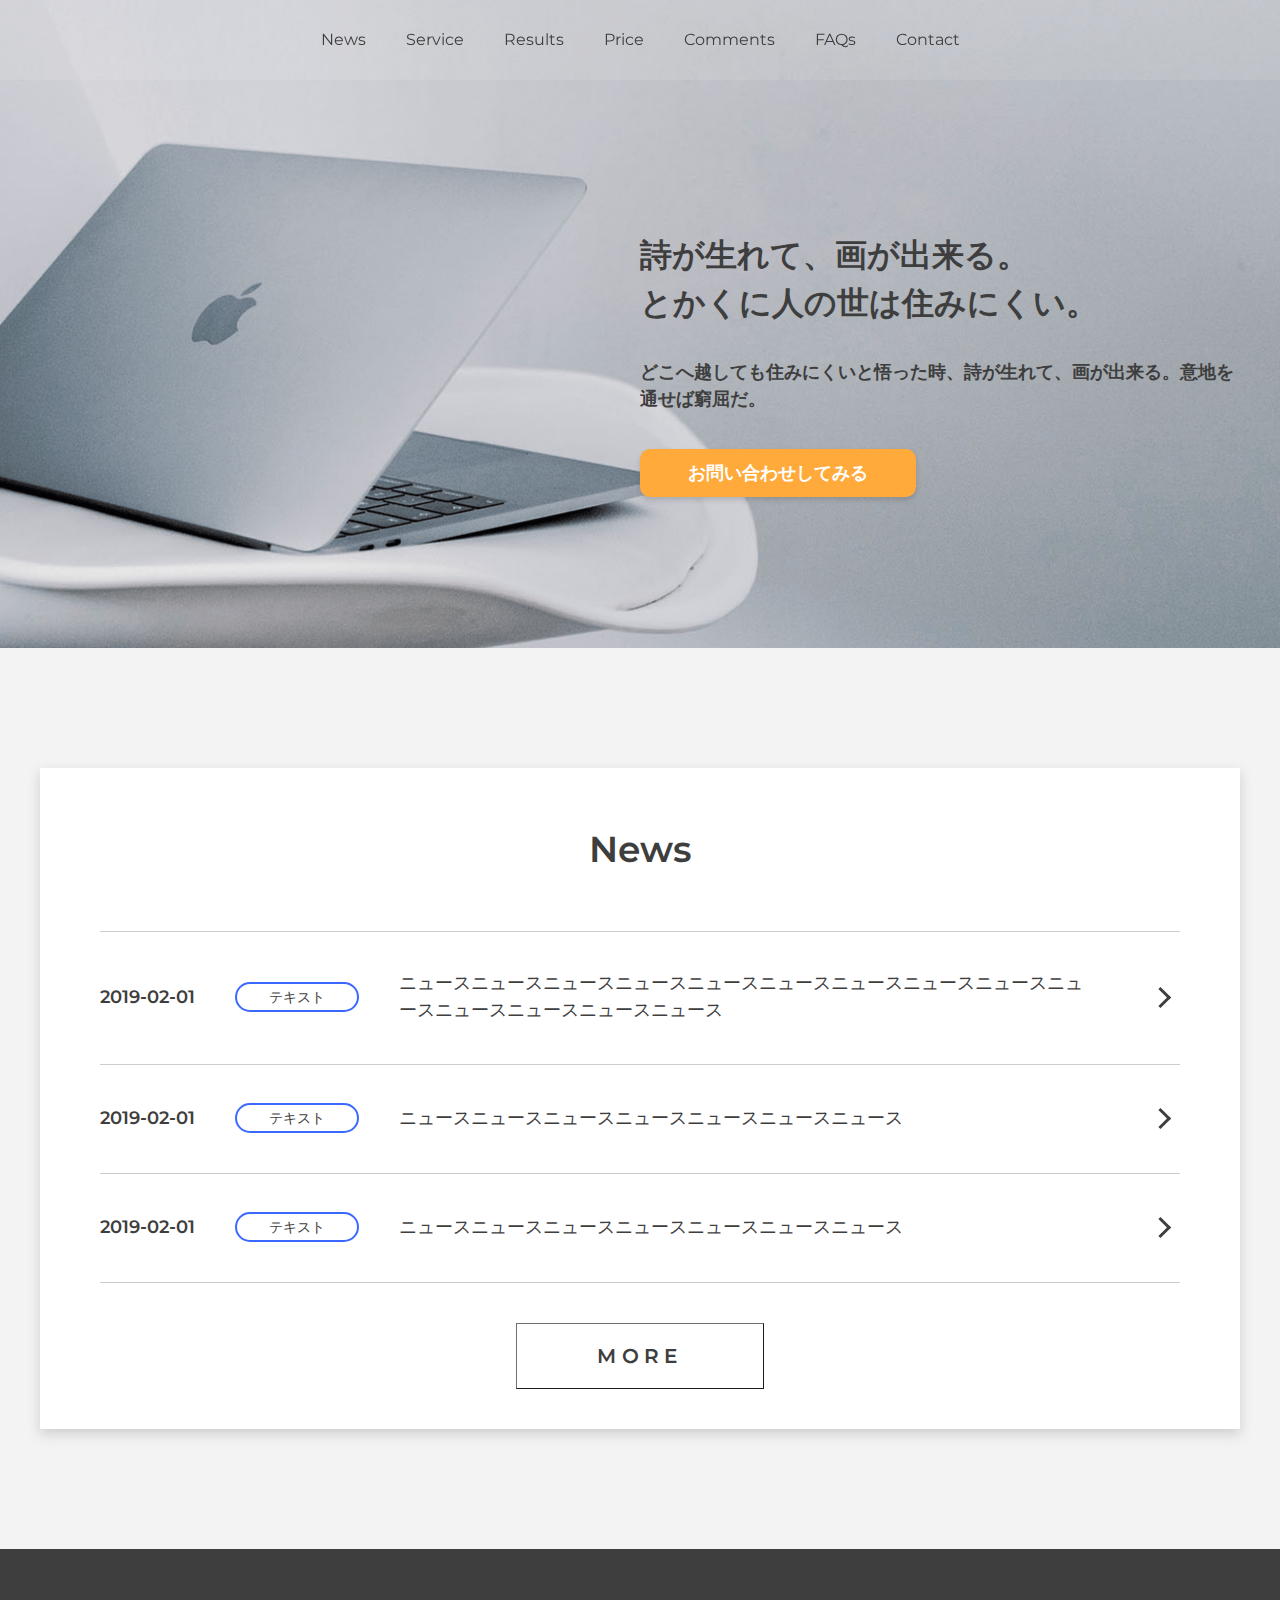
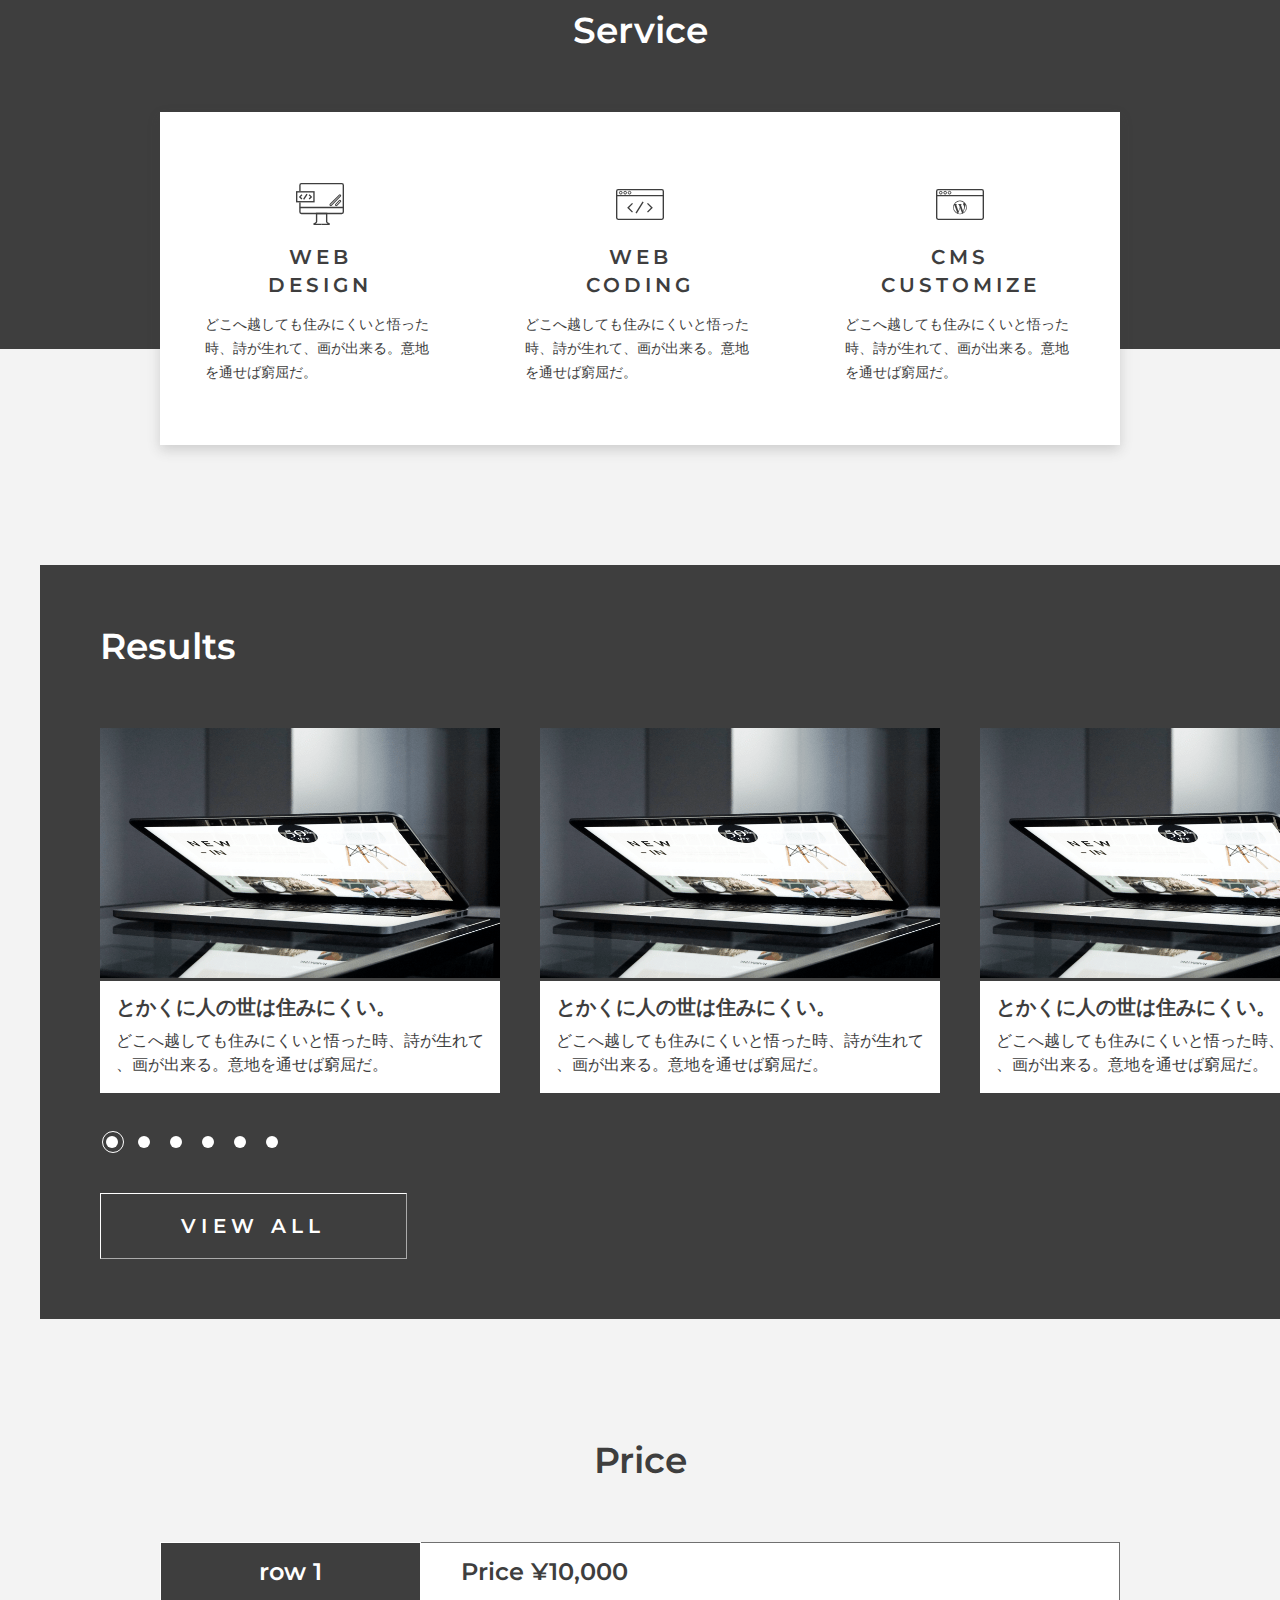
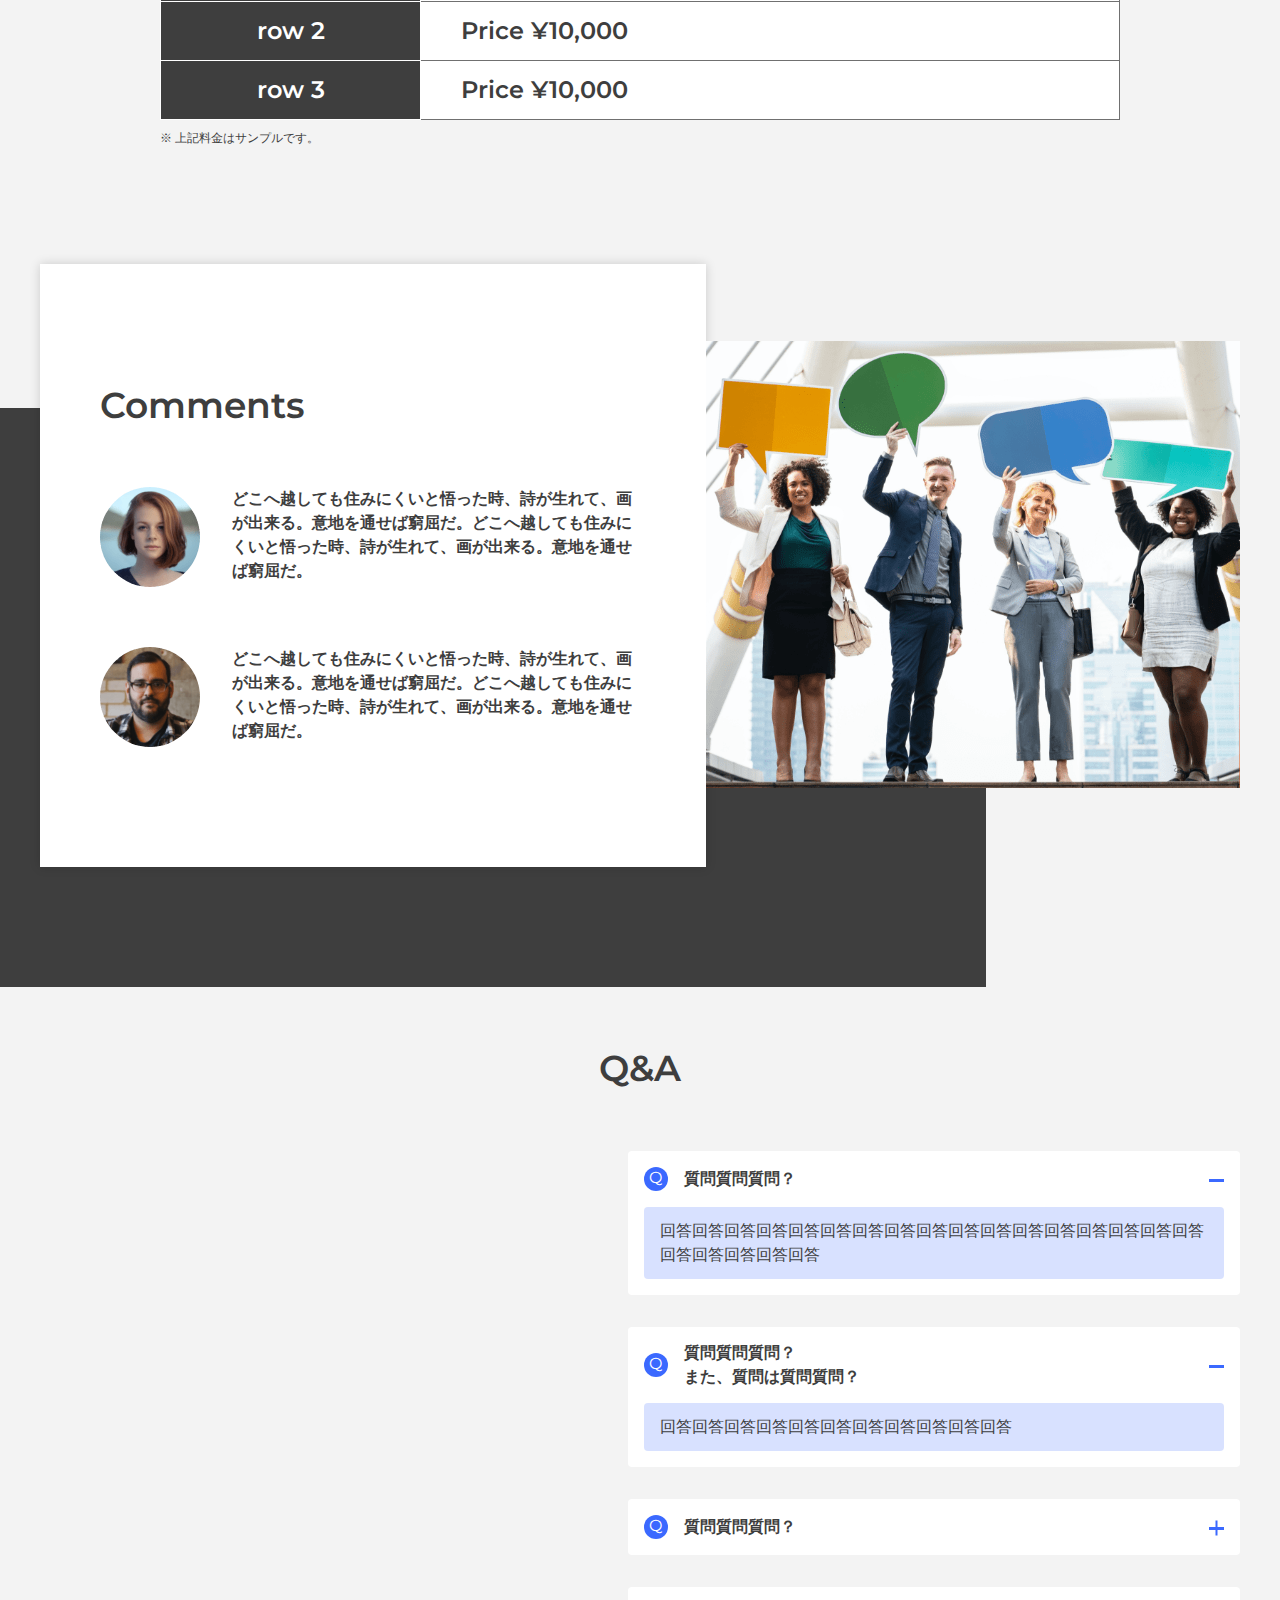
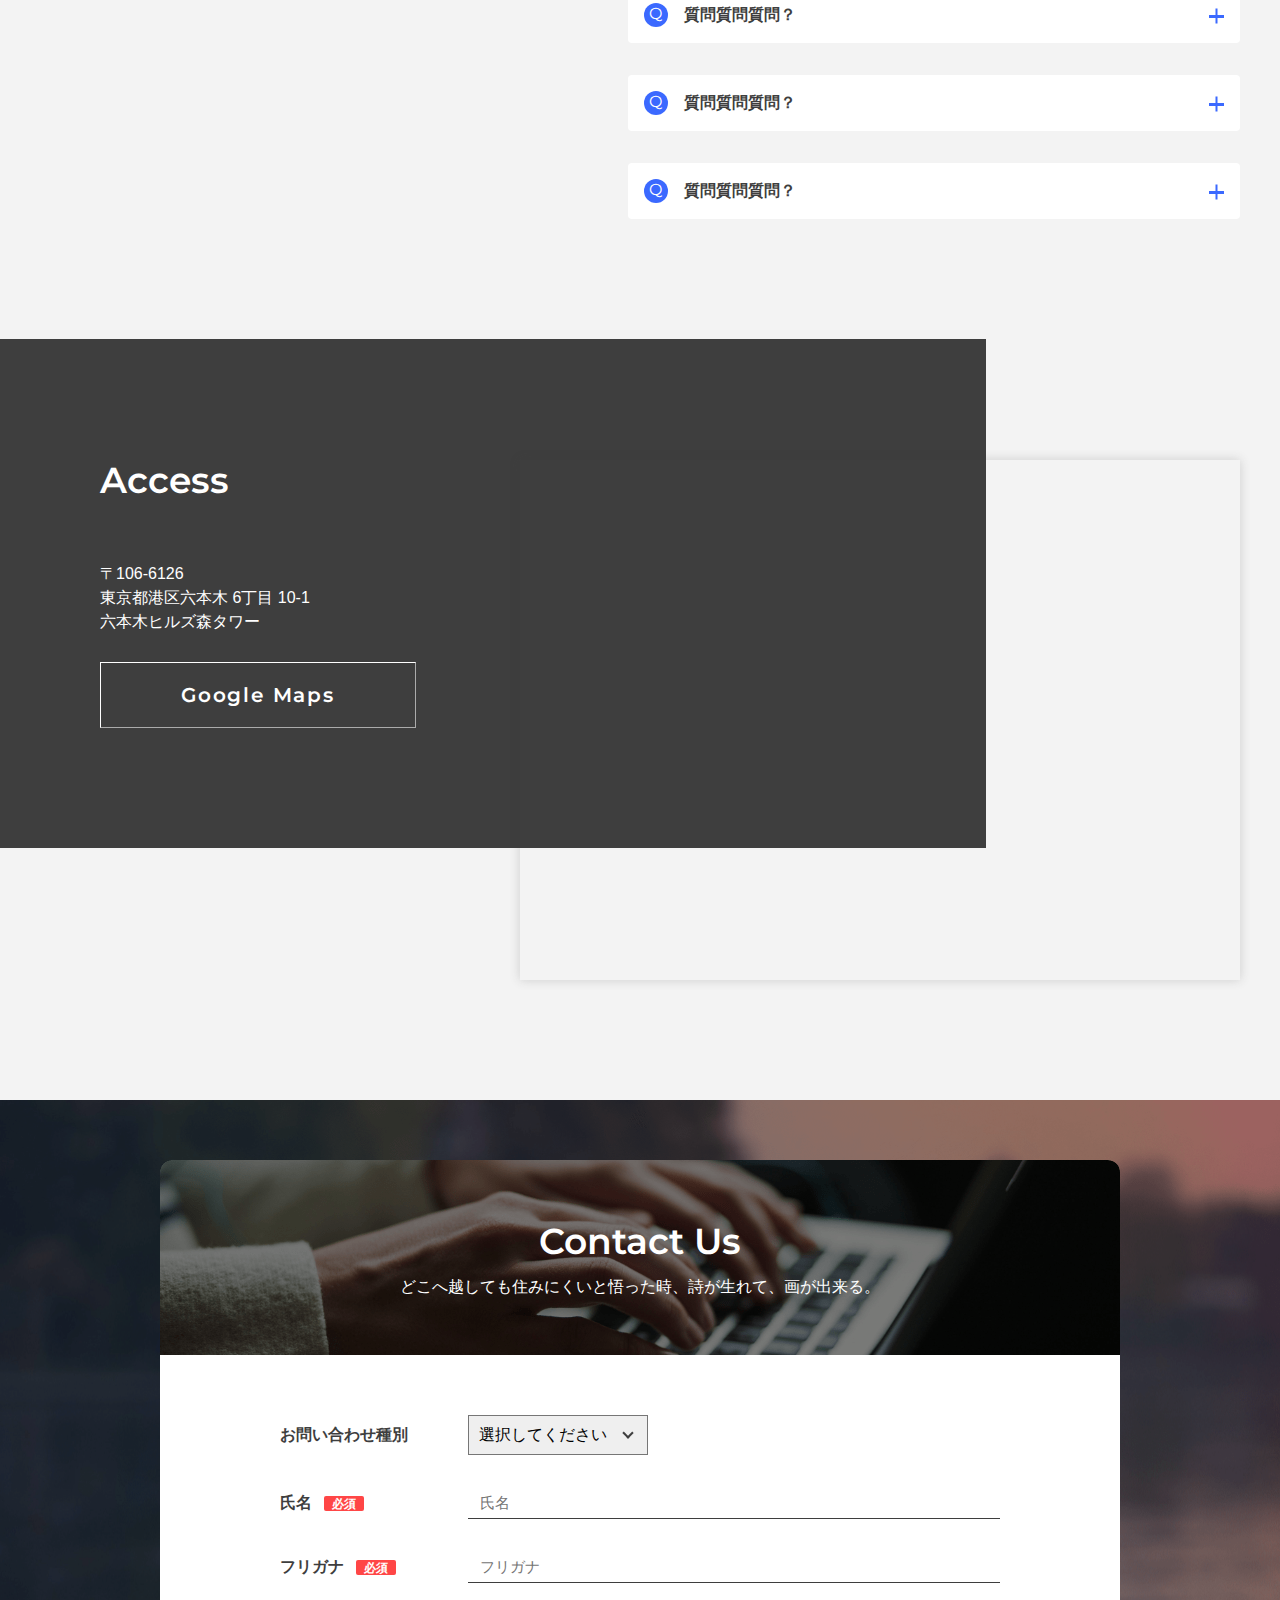
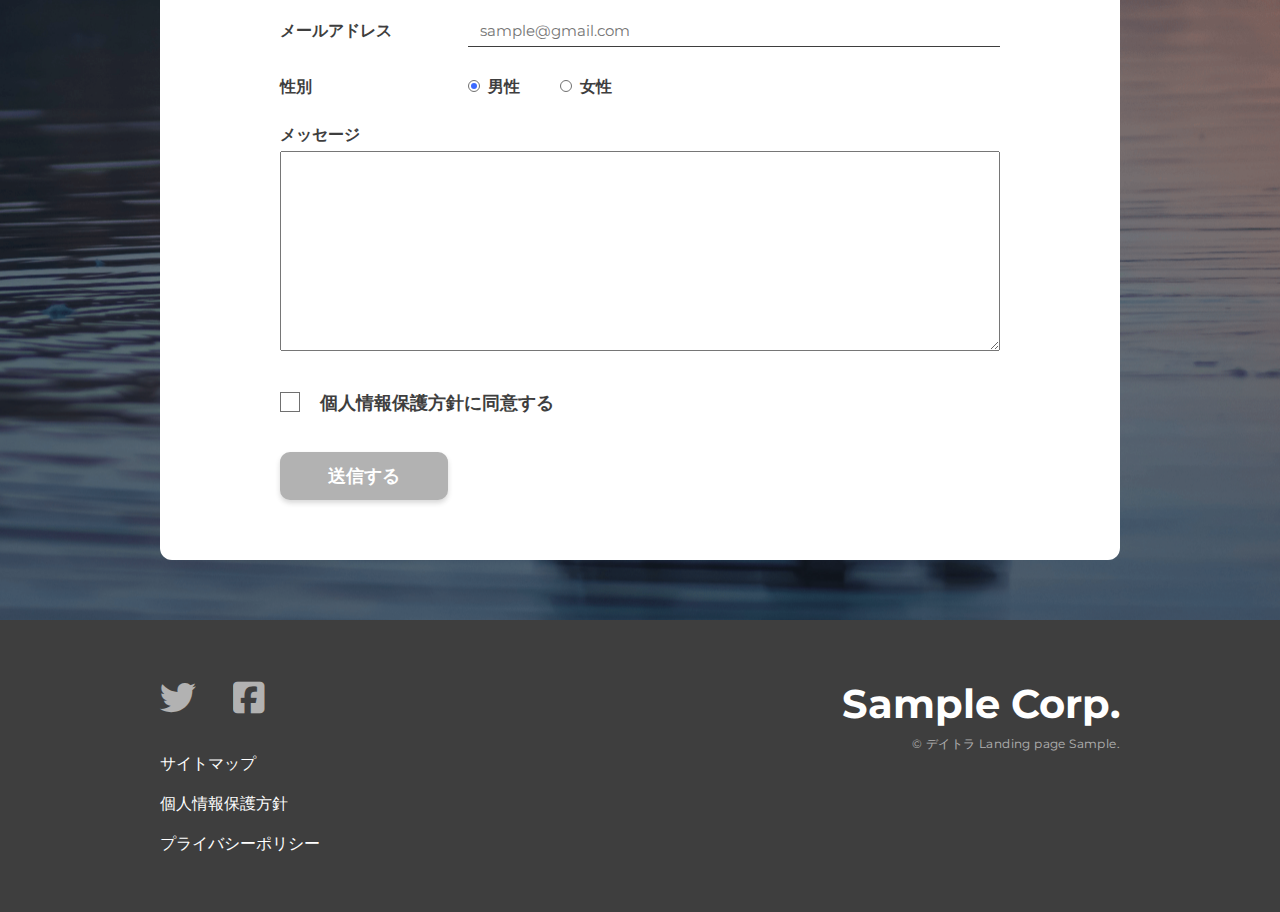
==== commit 3d7ea6e0: "2nd最終課題の完成版を追加" ====
--- a/works/daily2/index.html
+++ b/works/daily2/index.html
@@ -16,7 +16,7 @@
     <script src="js/swiper.js"></script>
     <script src="js/jquery.js"></script>
     <script src="js/script.js"></script>
-    <title>Document</title>
+    <title>デイトラ中級最終課題</title>
     
 </head>
     <body>
@@ -64,10 +64,10 @@
             <div class="section-container">
 
                 <div class="top-box">
-                    <div class="top-title">
+                    <h1 class="top-title">
                         詩が生れて、画が出来る。<br>
                         とかくに人の世は住みにくい。
-                    </div>
+                    </h1>
                     <div class="top-text">
                         どこへ越しても住みにくいと悟った時、詩が生れて、画が出来る。意地を通せば窮屈だ。
                     </div>
@@ -85,7 +85,7 @@
             <div class="section-container">
                 <h2 id="link-news">News</h2>
                 <div  class="news-container">
-                    <a class="news-item">
+                    <a class="news-item" href="#">
                         <!-- afterで矢印つける -->
                         <div class="news-item-date">2019-02-01</div>
                         <div class="news-item-tag">テキスト</div>
@@ -94,7 +94,7 @@
                             ニュースニュースニュースニュースニュースニュースニュースニュースニュースニュースニュースニュースニュースニュース
                         </div>
                     </a>
-                    <a class="news-item">
+                    <a class="news-item" href="#">
                         <div class="news-item-date">2019-02-01</div>
                         <div class="news-item-tag">テキスト</div>
                         <div class="news-item-dummy"></div>
@@ -102,7 +102,7 @@
                             ニュースニュースニュースニュースニュースニュースニュース
                         </div>
                     </a>
-                    <a class="news-item">
+                    <a class="news-item" href="#">
                         <div class="news-item-date">2019-02-01</div>
                         <div class="news-item-tag">テキスト</div>
                         <div class="news-item-dummy"></div>
@@ -123,7 +123,7 @@
                 <div class="service-container">
                     <div class="service-item">
                         <div class="service-item-img">
-                            <img src="img/service1.svg" alt="">
+                            <img src="img/service1.svg"  alt="サービス1" >
                         </div>
                         <div class="service-item-title">
                             WEB<br>DESIGN
@@ -134,7 +134,7 @@
                     </div>
                     <div class="service-item">
                         <div class="service-item-img">
-                            <img src="img/service2.svg" alt="">
+                            <img src="img/service2.svg" alt="サービス2" >
                         </div>
                         <div class="service-item-title">
                             WEB<br>CODING
@@ -145,7 +145,7 @@
                     </div>
                     <div class="service-item">
                         <div class="service-item-img">
-                            <img src="img/service3.svg" alt="">
+                            <img src="img/service3.svg" alt="サービス3" >
                         </div>
                         <div class="service-item-title">
                             CMS<br>CUSTOMIZE
@@ -166,60 +166,60 @@
                     <!-- Additional required wrapper -->
                     <div class="swiper-wrapper">
                       <!-- Slides -->
-                      <div class="swiper-slide">
-                        <img src="img/slide1.png" alt="">
-                        <div class="slide-desc">
-                            <div class="slide-desc-title">とかくに人の世は住みにくい。</div>
-                            <div class="slide-desc-text">
-                                どこへ越しても住みにくいと悟った時、詩が生れて 、画が出来る。意地を通せば窮屈だ。
-                            </div>
-                        </div>
-                      </div>
-                      <div class="swiper-slide">
-                        <img src="img/slide1.png" alt="">
-                        <div class="slide-desc">
-                            <div class="slide-desc-title">とかくに人の世は住みにくい。</div>
-                            <div class="slide-desc-text">
-                                どこへ越しても住みにくいと悟った時、詩が生れて 、画が出来る。意地を通せば窮屈だ。
-                            </div>
-                        </div>
-                      </div>
-                      <div class="swiper-slide">
-                        <img src="img/slide1.png" alt="">
-                        <div class="slide-desc">
-                            <div class="slide-desc-title">とかくに人の世は住みにくい。</div>
-                            <div class="slide-desc-text">
-                                どこへ越しても住みにくいと悟った時、詩が生れて 、画が出来る。意地を通せば窮屈だ。
-                            </div>
-                        </div>
-                      </div>
-                      <div class="swiper-slide">
-                        <img src="img/slide1.png" alt="">
-                        <div class="slide-desc">
-                            <div class="slide-desc-title">とかくに人の世は住みにくい。</div>
-                            <div class="slide-desc-text">
-                                どこへ越しても住みにくいと悟った時、詩が生れて 、画が出来る。意地を通せば窮屈だ。
-                            </div>
-                        </div>
-                      </div>
-                      <div class="swiper-slide">
-                        <img src="img/slide1.png" alt="">
-                        <div class="slide-desc">
-                            <div class="slide-desc-title">とかくに人の世は住みにくい。</div>
-                            <div class="slide-desc-text">
-                                どこへ越しても住みにくいと悟った時、詩が生れて 、画が出来る。意地を通せば窮屈だ。
-                            </div>
-                        </div>
-                      </div>
-                      <div class="swiper-slide">
-                        <img src="img/slide1.png" alt="">
-                        <div class="slide-desc">
-                            <div class="slide-desc-title">とかくに人の世は住みにくい。</div>
-                            <div class="slide-desc-text">
-                                どこへ越しても住みにくいと悟った時、詩が生れて 、画が出来る。意地を通せば窮屈だ。
-                            </div>
-                        </div>
-                      </div>
+                      <a class="swiper-slide" href="#">
+                        <img src="img/slide1.png" alt="成果物1" >
+                        <div class="slide-desc">
+                            <div class="slide-desc-title">とかくに人の世は住みにくい。</div>
+                            <div class="slide-desc-text">
+                                どこへ越しても住みにくいと悟った時、詩が生れて 、画が出来る。意地を通せば窮屈だ。
+                            </div>
+                        </div>
+                      </a>
+                      <a class="swiper-slide" href="#">
+                        <img src="img/slide1.png" alt="成果物2" >
+                        <div class="slide-desc">
+                            <div class="slide-desc-title">とかくに人の世は住みにくい。</div>
+                            <div class="slide-desc-text">
+                                どこへ越しても住みにくいと悟った時、詩が生れて 、画が出来る。意地を通せば窮屈だ。
+                            </div>
+                        </div>
+                      </a>
+                      <a class="swiper-slide" href="#">
+                        <img src="img/slide1.png" alt="成果物3" >
+                        <div class="slide-desc">
+                            <div class="slide-desc-title">とかくに人の世は住みにくい。</div>
+                            <div class="slide-desc-text">
+                                どこへ越しても住みにくいと悟った時、詩が生れて 、画が出来る。意地を通せば窮屈だ。
+                            </div>
+                        </div>
+                      </a>
+                      <a class="swiper-slide" href="#">
+                        <img src="img/slide1.png" alt="成果物4" >
+                        <div class="slide-desc">
+                            <div class="slide-desc-title">とかくに人の世は住みにくい。</div>
+                            <div class="slide-desc-text">
+                                どこへ越しても住みにくいと悟った時、詩が生れて 、画が出来る。意地を通せば窮屈だ。
+                            </div>
+                        </div>
+                      </a>
+                      <a class="swiper-slide" href="#">
+                        <img src="img/slide1.png" alt="成果物5" >
+                        <div class="slide-desc">
+                            <div class="slide-desc-title">とかくに人の世は住みにくい。</div>
+                            <div class="slide-desc-text">
+                                どこへ越しても住みにくいと悟った時、詩が生れて 、画が出来る。意地を通せば窮屈だ。
+                            </div>
+                        </div>
+                      </a>
+                      <a class="swiper-slide" href="#">
+                        <img src="img/slide1.png" alt="成果物6" >
+                        <div class="slide-desc">
+                            <div class="slide-desc-title">とかくに人の世は住みにくい。</div>
+                            <div class="slide-desc-text">
+                                どこへ越しても住みにくいと悟った時、詩が生れて 、画が出来る。意地を通せば窮屈だ。
+                            </div>
+                        </div>
+                      </a>
                     </div>
                     <!-- If we need pagination -->
                     <div class="swiper-pagination"></div>
@@ -260,13 +260,13 @@
                 <div class="comments-box">
                     <h2 id="link-comments">Comments</h2>
                     <div class="comments-item">
-                        <img  class="comments-item-image" src="img/comments1.png" alt="">
+                        <img  class="comments-item-image" src="img/comments1.png" alt="コメント1の顔写真">
                         <div class="comments-text">
                             どこへ越しても住みにくいと悟った時、詩が生れて、画が出来る。意地を通せば窮屈だ。どこへ越しても住みにくいと悟った時、詩が生れて、画が出来る。意地を通せば窮屈だ。
                         </div>
                     </div>
                     <div class="comments-item">
-                        <img class="comments-item-image"  src="img/comments2.png" alt="">
+                        <img class="comments-item-image"  src="img/comments2.png" alt="コメント2の顔写真">
                         <div class="comments-text">
                             どこへ越しても住みにくいと悟った時、詩が生れて、画が出来る。意地を通せば窮屈だ。どこへ越しても住みにくいと悟った時、詩が生れて、画が出来る。意地を通せば窮屈だ。
                         </div>
@@ -274,7 +274,7 @@
                 </div>
 
                 <div class="comments-image">
-                    <img src="img/comments3.png" alt="">
+                    <img src="img/comments3.png" alt="コメント">
                 </div>
 
             </div>
@@ -377,7 +377,8 @@
                     六本木ヒルズ森タワー
                 </div>
                 <div class="access-map">
-                    <iframe src="https://www.google.com/maps/embed?pb=!1m18!1m12!1m3!1d1620.830263442187!2d139.7272052678579!3d35.66073463361588!2m3!1f0!2f0!3f0!3m2!1i1024!2i768!4f13.1!3m3!1m2!1s0x60188b828453ffff%3A0xb8603beeb9b150d8!2z5YWt5pys5pyo44OS44Or44K6IOajruOCv-ODr-ODvA!5e0!3m2!1sja!2sjp!4v1659089880418!5m2!1sja!2sjp" style="border:0;" allowfullscreen="" loading="lazy" referrerpolicy="no-referrer-when-downgrade"></iframe>
+                    <iframe src="https://www.google.com/maps/embed?pb=!1m18!1m12!1m3!1d1620.830263442187!2d139.7272052678579!3d35.66073463361588!2m3!1f0!2f0!3f0!3m2!1i1024!2i768!4f13.1!3m3!1m2!1s0x60188b828453ffff%3A0xb8603beeb9b150d8!2z5YWt5pys5pyo44OS44Or44K6IOajruOCv-ODr-ODvA!5e0!3m2!1sja!2sjp!4v1659089880418!5m2!1sja!2sjp" style="border:0;" allowfullscreen="" loading="lazy" referrerpolicy="no-referrer-when-downgrade"
+                    ></iframe>
                 </div>
                 <div class="access-button-wrapper">
                     <button class="button-normal black">Google Maps</button>
@@ -392,44 +393,47 @@
                     <div>どこへ越しても住みにくいと悟った時、詩が生れて、画が出来る。</div>
                 </div>
                 <div class="contact-form-box">
-                    <form id='contact-form' class='contact-form' action="">
+                    <form id='contact-form' class='contact-form' action="https://docs.google.com/forms/d/e/1FAIpQLSfRYV9ppO7d7KlkRJaxOx_eKjvP-g1N6OoriIu0pSFCH_MOZQ/formResponse">
                         <div class="contact-form-item">
-                            <label for="">お問い合わせ種別</label>
-                            <select name="" id="">
-                                <option value="">選択してください</option>
-                                <option value="選択肢1">選択肢1</option>
-                                <option value="選択肢2">選択肢2</option>
-                            </select>
+                            <label for="contact-input-type">お問い合わせ種別</label>
+                            <span class="select-wrapper">
+                                <select name="entry.271732319" id="contact-input-type">
+                                    <option hidden>選択してください</option>
+                                    <option value="選択肢1">選択肢1</option>
+                                    <option value="選択肢2">選択肢2</option>
+                                </select>
+                            </span>
+
                         </div>
                         <div class="contact-form-item">
-                            <label class="mandatory" for="">氏名</label>
-                            <span class="input-wrapper" ><input type="text" placeholder="氏名" name="" id=""></span>
+                            <label class="mandatory" for="contact-input-name">氏名</label>
+                            <span class="input-wrapper" ><input class="input-mandatory" id="contact-input-name" type="text" placeholder="氏名" name="entry.1345078795" ></span>
                         </div>
                         <div class="contact-form-item">
-                            <label class="mandatory"  for="">フリガナ</label>
-                            <span class="input-wrapper" ><input type="text" placeholder="フリガナ" name="" id=""></span>
+                            <label class="mandatory" for="contact-input-name2">フリガナ</label>
+                            <span class="input-wrapper" ><input class="input-mandatory" id="contact-input-name2" type="text" placeholder="フリガナ" name="entry.1140572665" ></span>
                         </div>
                         <div class="contact-form-item">
-                            <label for="">メールアドレス</label>
-                            <span class="input-wrapper" ><input type="text" placeholder="sample@gmail.com" name="" id=""></span>
+                            <label for="contact-input-email">メールアドレス</label>
+                            <span class="input-wrapper" ><input id="contact-input-email" type="text" placeholder="sample@gmail.com" name="entry.1382103967" ></span>
                         </div>
                         <div class="contact-form-item">
                             <label>性別</label>
                             <div>
-                                <input type="radio" name="contact-radio" id="radio1" checked><label for="radio1" class="radio-label" >男性</label>
-                                <input type="radio" name="contact-radio" id="radio2"><label for="radio2" class="radio-label">女性</label>
+                                <input type="radio" name="entry.1552640926" id="radio1" checked><label for="radio1" class="radio-label" >男性</label>
+                                <input type="radio" name="entry.1552640926" id="radio2"><label for="radio2" class="radio-label">女性</label>
                             </div>
                         </div>
                         <div class="contact-form-textarea">
-                            <label for="">メッセージ</label>
-                            <textarea name="" id="" cols="30" rows="10"></textarea>
+                            <label for="contact-input-message">メッセージ</label>
+                            <textarea name="entry.721607470" id="contact-input-message" cols="30" rows="10"></textarea>
                         </div>
                         <div class="contact-form-privacy">
-                            <input type="checkbox" name="check-privacy" id="check-privacy">
-                            <label for="check-privacy">個人情報保護方針に同意する</label>
+                            <input type="checkbox" value="true"  class="input-checkbox" name="check-privacy" id="check-privacy">
+                            <label for="check-privacy" >個人情報保護方針に同意する</label>
                         </div>
                         <div class="contact-submit-wrapper">
-                            <input class="button-conversion button-submit" type="submit" value="送信する">
+                            <input class="button-conversion button-submit" type="submit" value="送信する" disabled>
                         </div>
 
                     </form>
@@ -445,13 +449,13 @@
             <div class="footer-container clearfix">
                 <div class="footer-pc-left">
                     <div class="footer-icons">
-                        <i class="fa-brands fa-twitter"></i>
-                        <i class="fa-brands fa-square-facebook"></i>
+                        <a href="#"><i class="fa-brands fa-twitter"></i></a>
+                        <a href="#"><i class="fa-brands fa-square-facebook"></i></a>
                     </div>
                     <ul class="footer-menu">
-                        <li>サイトマップ</li>
-                        <li>個人情報保護方針</li>
-                        <li>プライバシーポリシー</li>                
+                        <li><a href="#">サイトマップ</a></li>
+                        <li><a href="#">個人情報保護方針</a></li>
+                        <li><a href="#">プライバシーポリシー</a></li>                
                     </ul>
                 </div>
 
@@ -463,4 +467,4 @@
         </footer>
 
     </body>
-</html>
+</html>--- a/works/daily2/css/style.css
+++ b/works/daily2/css/style.css
@@ -2,7 +2,7 @@
 @import url("https://fonts.googleapis.com/css2?family=Montserrat:wght@400;600;800&display=swap");
 /* MEDIA */
 /* GENERAL */
-.animation1, button, .button-conversion, .to-top, a, .header-menu li::after, .qa-item, .qa-answer, .contact-form-item .input-wrapper::after, .contact-form-item input[type="text"], .contact-form-item select, .contact-form-item .radio-label::after, .contact-form-textarea textarea, .contact-form-privacy label::before, .footer-icons i, .footer-menu li, .modal, .modal-menu-wrapper {
+.animation1, button, .button-conversion, .to-top, a, .header-menu li::after, .swiper-slide, .qa-item, .qa-answer, .contact-form-item .input-wrapper::after, .contact-form-item input[type="text"], .contact-form-item select, .contact-form-item .radio-label::before, .contact-form-item .radio-label::after, .contact-form-textarea textarea, .contact-form-privacy label::after, .contact-form-privacy label::before, .footer-icons a, .footer-menu li, .modal, .modal-menu-wrapper {
   -webkit-transition: all 0.4s 0s ease;
   transition: all 0.4s 0s ease;
 }
@@ -10,7 +10,7 @@
 html {
   color: #3E3E3E;
   background-color: #F3F3F3;
-  font-family: 'Montserrat', "YuGothic", "Yu Gothic", sans-serif;
+  font-family: "Montserrat", "Yu Gothic", "YuGothic", sans-serif;
   font-size: 16px;
   font-weight: 400;
 }
@@ -20,6 +20,7 @@
 }
 
 * {
+  font-family: "Montserrat", "Yu Gothic", "YuGothic", sans-serif;
   margin: 0;
   padding: 0;
   -webkit-box-sizing: border-box;
@@ -173,6 +174,13 @@
   cursor: pointer;
 }
 
+img {
+  -webkit-user-select: none;
+     -moz-user-select: none;
+      -ms-user-select: none;
+          user-select: none;
+}
+
 /* HEADER */
 header {
   width: 100%;
@@ -248,7 +256,7 @@
 /* TOP */
 .section-top {
   height: 648px;
-  background-image: url("../img/mv@2x.png");
+  background-image: url("../img/mv.png");
   background-size: cover;
 }
 
@@ -387,6 +395,12 @@
   border-right: 3px solid #3E3E3E;
   -webkit-transform: rotate(45deg);
           transform: rotate(45deg);
+}
+
+@media screen and (max-width: 767px) {
+  .news-item::after {
+    right: 18px;
+  }
 }
 
 .news-item:hover {
@@ -512,7 +526,7 @@
     -webkit-box-direction: normal;
         -ms-flex-flow: column;
             flex-flow: column;
-    gap: 40px;
+    gap: 36px 40px;
   }
 }
 
@@ -552,6 +566,7 @@
 @media screen and (max-width: 767px) {
   .service-item-title {
     line-height: 1.2;
+    margin-bottom: 16px;
   }
 }
 
@@ -570,7 +585,7 @@
 
 @media screen and (max-width: 767px) {
   .section-results {
-    padding-left: 15px;
+    padding-left: 0;
     margin-bottom: 40px;
   }
 }
@@ -612,6 +627,12 @@
   }
 }
 
+@media screen and (max-width: 767px) {
+  .swiper {
+    margin-left: 15px;
+  }
+}
+
 .swiper-slide {
   width: 400px;
   margin-right: 40px;
@@ -621,11 +642,18 @@
   max-width: 100%;
 }
 
+.swiper-slide:hover {
+  opacity: 0.7;
+}
+
 @media screen and (max-width: 767px) {
   .swiper-slide {
     width: 274px;
     margin-right: 20px;
   }
+  .swiper-slide img {
+    height: 171px;
+  }
 }
 
 .slide-desc {
@@ -635,7 +663,7 @@
 
 @media screen and (max-width: 767px) {
   .slide-desc {
-    padding: 12px;
+    padding: 10px 12px;
   }
 }
 
@@ -648,6 +676,7 @@
 @media screen and (max-width: 767px) {
   .slide-desc-title {
     font-size: 14px;
+    margin-bottom: 8px;
   }
 }
 
@@ -705,7 +734,7 @@
 .swiper-horizontal > .swiper-pagination-bullets .swiper-pagination-bullet, .swiper-pagination-horizontal.swiper-pagination-bullets .swiper-pagination-bullet {
   margin: 0;
   margin-left: 2px;
-  margin-right: 20px;
+  margin-right: 18px;
 }
 
 .swiper-horizontal > .swiper-pagination-bullets, .swiper-pagination-bullets.swiper-pagination-horizontal {
@@ -721,6 +750,16 @@
   }
 }
 
+.results-button-wrapper {
+  letter-spacing: 3.6pt;
+}
+
+@media screen and (max-width: 767px) {
+  .results-button-wrapper {
+    text-align: center;
+  }
+}
+
 /* PRICE */
 .section-price {
   position: relative;
@@ -743,10 +782,16 @@
   border-collapse: collapse;
 }
 
+@media screen and (max-width: 767px) {
+  .price-table {
+    margin-bottom: 8px;
+  }
+}
+
 .price-table th, .price-table td {
   font-size: 24px;
   font-weight: 600;
-  padding: 18px 8px;
+  padding: 17px 8px;
 }
 
 @media screen and (max-width: 767px) {
@@ -759,6 +804,18 @@
   background-color: #3E3E3E;
   color: white;
   border: 1px solid white;
+}
+
+@media screen and (min-width: 768px) {
+  .price-table th {
+    width: 260px;
+  }
+}
+
+@media screen and (max-width: 767px) {
+  .price-table th {
+    width: 30%;
+  }
 }
 
 .price-table td {
@@ -881,6 +938,12 @@
   line-height: 1.5;
 }
 
+@media screen and (min-width: 768px) {
+  .comments-text {
+    font-weight: bold;
+  }
+}
+
 @media screen and (max-width: 767px) {
   .comments-text {
     font-size: 14px;
@@ -906,7 +969,7 @@
 
 /* Q&A */
 .section-qa {
-  background-image: url("../img/qa-bg@2x.png");
+  background-image: url("../img/qa-bg.png");
   background-attachment: fixed;
   background-size: cover;
   margin-bottom: 0;
@@ -918,6 +981,12 @@
   }
 }
 
+@media screen and (max-width: 767px) {
+  .section-qa {
+    background-position: top 60px right;
+  }
+}
+
 .section-qa .section-container {
   padding: 60px 0 120px 0;
 }
@@ -933,7 +1002,7 @@
 }
 
 .qa-container {
-  width: 50%;
+  width: calc(50% + 12px);
   margin-left: auto;
 }
 
@@ -977,6 +1046,10 @@
   height: 24px;
   width: 24px;
   border-radius: 50%;
+  -webkit-user-select: none;
+     -moz-user-select: none;
+      -ms-user-select: none;
+          user-select: none;
 }
 
 .qa-question-text {
@@ -985,20 +1058,26 @@
   -webkit-box-flex: 1;
       -ms-flex: 1;
           flex: 1;
+  margin: -2px 0;
 }
 
 .qa-question-toggle {
-  width: 17px;
-  height: 17px;
+  width: 15px;
+  height: 15px;
   position: relative;
+  cursor: pointer;
+}
+
+.qa-question-toggle:hover {
+  opacity: 0.7;
 }
 
 .qa-question-toggle::before {
   position: absolute;
   content: "";
-  width: 17px;
-  height: 2px;
-  top: 7px;
+  width: 15px;
+  height: 3px;
+  top: 8px;
   left: 0;
   background-color: #3B69FF;
 }
@@ -1008,20 +1087,14 @@
   transition: all 0.15s;
   position: absolute;
   content: "";
-  width: 17px;
+  width: 15px;
   height: 2px;
-  top: 7px;
+  top: 8px;
   left: 0;
   background-color: #3B69FF;
 }
 
 .close .qa-question-toggle::after {
-  position: absolute;
-  content: "";
-  width: 17px;
-  height: 2px;
-  top: 7px;
-  left: 0;
   background-color: #3B69FF;
   -webkit-transform: rotate(90deg);
           transform: rotate(90deg);
@@ -1029,6 +1102,7 @@
 
 .qa-answer {
   padding: 12px;
+  padding-left: 16px;
   background-color: #3B69FF33;
   border-radius: 4px;
   line-height: 1.5;
@@ -1038,13 +1112,14 @@
 .close .qa-answer {
   opacity: 0;
   margin-top: 0;
-  padding: 0 12px;
+  padding-top: 0;
+  padding-bottom: 0;
   line-height: 0;
 }
 
 @media screen and (max-width: 767px) {
   .qa-answer {
-    padding: 10px;
+    padding: 8px 12px;
     font-size: 14px;
   }
 }
@@ -1058,7 +1133,7 @@
 @media screen and (min-width: 768px) {
   .section-access {
     padding: 0;
-    padding-bottom: 120px;
+    padding-bottom: 132px;
   }
 }
 
@@ -1068,8 +1143,8 @@
   top: 0;
   left: 0;
   background-color: #3E3E3E;
-  width: 75%;
-  height: calc(100% - 120px);
+  width: 77%;
+  height: calc(100% - 132px);
 }
 
 @media screen and (max-width: 767px) {
@@ -1109,6 +1184,10 @@
   height: 520px;
   -webkit-box-shadow: 0px 0px 10px rgba(62, 62, 62, 0.2);
           box-shadow: 0px 0px 10px rgba(62, 62, 62, 0.2);
+  -webkit-user-select: none;
+     -moz-user-select: none;
+      -ms-user-select: none;
+          user-select: none;
 }
 
 .access-map iframe {
@@ -1133,18 +1212,21 @@
 
 .access-address {
   color: white;
-  margin-bottom: 24px;
+  margin-bottom: 28px;
   line-height: 1.5;
+  font-family: "Yu Gothic", "YuGothic", sans-serif;
 }
 
 @media screen and (max-width: 767px) {
   .access-address {
     font-size: 14px;
+    margin-top: -4px;
+    margin-bottom: 18px;
   }
 }
 
 .access-button-wrapper button {
-  letter-spacing: 2px;
+  letter-spacing: 1.8px;
 }
 
 @media screen and (max-width: 767px) {
@@ -1156,7 +1238,7 @@
 /* CONTACT */
 .section-contact {
   padding: 60px 40px;
-  background-image: url("../img/contact-bg@2x.png");
+  background-image: url("../img/contact-bg.png");
   background-size: cover;
   margin-bottom: 0;
 }
@@ -1176,8 +1258,14 @@
   margin-bottom: 16px;
 }
 
+@media screen and (max-width: 767px) {
+  .section-contact h2 {
+    margin-bottom: 12px;
+  }
+}
+
 .contact-title-box {
-  background-image: url("../img/contact1@2x.png");
+  background-image: url("../img/contact1.png");
   background-size: cover;
   text-align: center;
   color: white;
@@ -1187,7 +1275,14 @@
 
 @media screen and (max-width: 767px) {
   .contact-title-box {
+    background-image: url("../img/contact1-sp.png");
     padding: 40px 16px;
+  }
+  .contact-title-box div {
+    font-size: 14px;
+    text-align: left;
+    line-height: 1.5;
+    margin: -4px 0;
   }
 }
 
@@ -1243,6 +1338,12 @@
   margin-left: 12px;
 }
 
+@media screen and (max-width: 767px) {
+  .contact-form-item label.mandatory::after {
+    margin-left: 18px;
+  }
+}
+
 .contact-form-item .input-wrapper {
   display: block;
   position: relative;
@@ -1275,12 +1376,16 @@
   border: none;
   border-bottom: 1px solid #3E3E3E;
   position: relative;
+  font-size: 15px;
+  padding-left: 12px;
 }
 
 @media screen and (max-width: 767px) {
   .contact-form-item input[type="text"] {
     width: 100%;
     height: 20px;
+    padding-left: 0;
+    font-size: 14px;
   }
 }
 
@@ -1289,14 +1394,46 @@
   outline: none;
 }
 
+.contact-form-item .select-wrapper {
+  display: block;
+  position: relative;
+}
+
+.contact-form-item .select-wrapper::after {
+  content: "";
+  display: block;
+  width: 6px;
+  height: 6px;
+  position: absolute;
+  right: 16px;
+  top: 35%;
+  border-bottom: #3E3E3E 2px solid;
+  border-right: #3E3E3E 2px solid;
+  -webkit-transform: rotate(45deg);
+          transform: rotate(45deg);
+}
+
 .contact-form-item select {
   height: 40px;
   width: 180px;
+  font-size: 16px;
+  padding-left: 10px;
+  -webkit-appearance: none;
+  -moz-appearance: none;
+  appearance: none;
+}
+
+.contact-form-item select::-ms-expand {
+  display: none;
+  /* デフォルトの矢印を非表示(IE用) */
 }
 
 @media screen and (max-width: 767px) {
   .contact-form-item select {
     width: 100%;
+    font-size: 13px;
+    line-height: 1;
+    padding: 10px 12px;
   }
 }
 
@@ -1305,39 +1442,48 @@
           box-shadow: rgba(59, 105, 255, 0.5) 0 0 5px;
 }
 
+.contact-form-item option {
+  border-radius: 0;
+}
+
 .contact-form-item input[type="radio"] {
   display: none;
 }
 
 .contact-form-item input[type="radio"]:checked + label::before {
+  opacity: 1;
+}
+
+.contact-form-item .radio-label {
+  margin-left: 20px;
+  margin-right: 36px;
+  position: relative;
+}
+
+.contact-form-item .radio-label:first-child {
+  margin-left: 0;
+}
+
+.contact-form-item .radio-label::before {
+  opacity: 0;
   content: "";
   display: block;
   position: absolute;
   height: 6px;
   width: 6px;
-  top: 3px;
+  top: 6px;
   left: -17px;
   background-color: #3B69FF;
   border-radius: 50%;
 }
 
-.contact-form-item .radio-label {
-  margin-left: 20px;
-  margin-right: 28px;
-  position: relative;
-}
-
-.contact-form-item .radio-label:first-child {
-  margin-left: 0;
-}
-
 .contact-form-item .radio-label::after {
   content: "";
   display: block;
   position: absolute;
   height: 10px;
   width: 10px;
-  top: 0;
+  top: 3px;
   left: -20px;
   border: 1px solid #707070;
   border-radius: 50%;
@@ -1428,21 +1574,28 @@
 }
 
 .contact-form-privacy input:checked + label::after {
+  opacity: 1;
+  -webkit-transform: rotate(45deg);
+          transform: rotate(45deg);
+}
+
+.contact-form-privacy label {
+  padding-left: 40px;
+  position: relative;
+}
+
+.contact-form-privacy label::after {
   content: "";
   position: absolute;
   border-bottom: 2px solid #3B69FF;
   border-right: 2px solid #3B69FF;
   height: 12px;
   width: 6px;
-  top: 2px;
+  top: 1px;
   left: 6px;
-  -webkit-transform: rotate(45deg);
-          transform: rotate(45deg);
-}
-
-.contact-form-privacy label {
-  padding-left: 40px;
-  position: relative;
+  -webkit-transform: rotate(60deg);
+          transform: rotate(60deg);
+  opacity: 0;
 }
 
 .contact-form-privacy label::before {
@@ -1452,6 +1605,7 @@
   height: 18px;
   width: 18px;
   left: 0;
+  top: 0;
 }
 
 @media screen and (max-width: 767px) {
@@ -1514,17 +1668,22 @@
   margin-bottom: 40px;
 }
 
-.footer-icons i {
+.footer-icons a {
   opacity: 0.6;
-  margin-right: 32px;
   cursor: pointer;
 }
 
-.footer-icons i:last-child {
-  margin-right: 0;
-}
-
-.footer-icons i:hover {
+.footer-icons a:not(:last-child) {
+  margin-right: 28px;
+}
+
+@media screen and (max-width: 767px) {
+  .footer-icons a:not(:last-child) {
+    margin-right: 44px;
+  }
+}
+
+.footer-icons a:hover {
   opacity: 0.4;
 }
 
@@ -1552,6 +1711,7 @@
   font-size: 40px;
   font-weight: bold;
   margin-bottom: 10px;
+  line-height: 1.2;
 }
 
 @media screen and (max-width: 767px) {
@@ -1562,6 +1722,7 @@
 
 .footer-copyright {
   font-size: 12px;
+  letter-spacing: 0.3pt;
   opacity: 0.6;
 }
 
@@ -1653,4 +1814,4 @@
 .form-send p {
   display: none;
 }
-/*# sourceMappingURL=style.css.map */
+/*# sourceMappingURL=style.css.map */